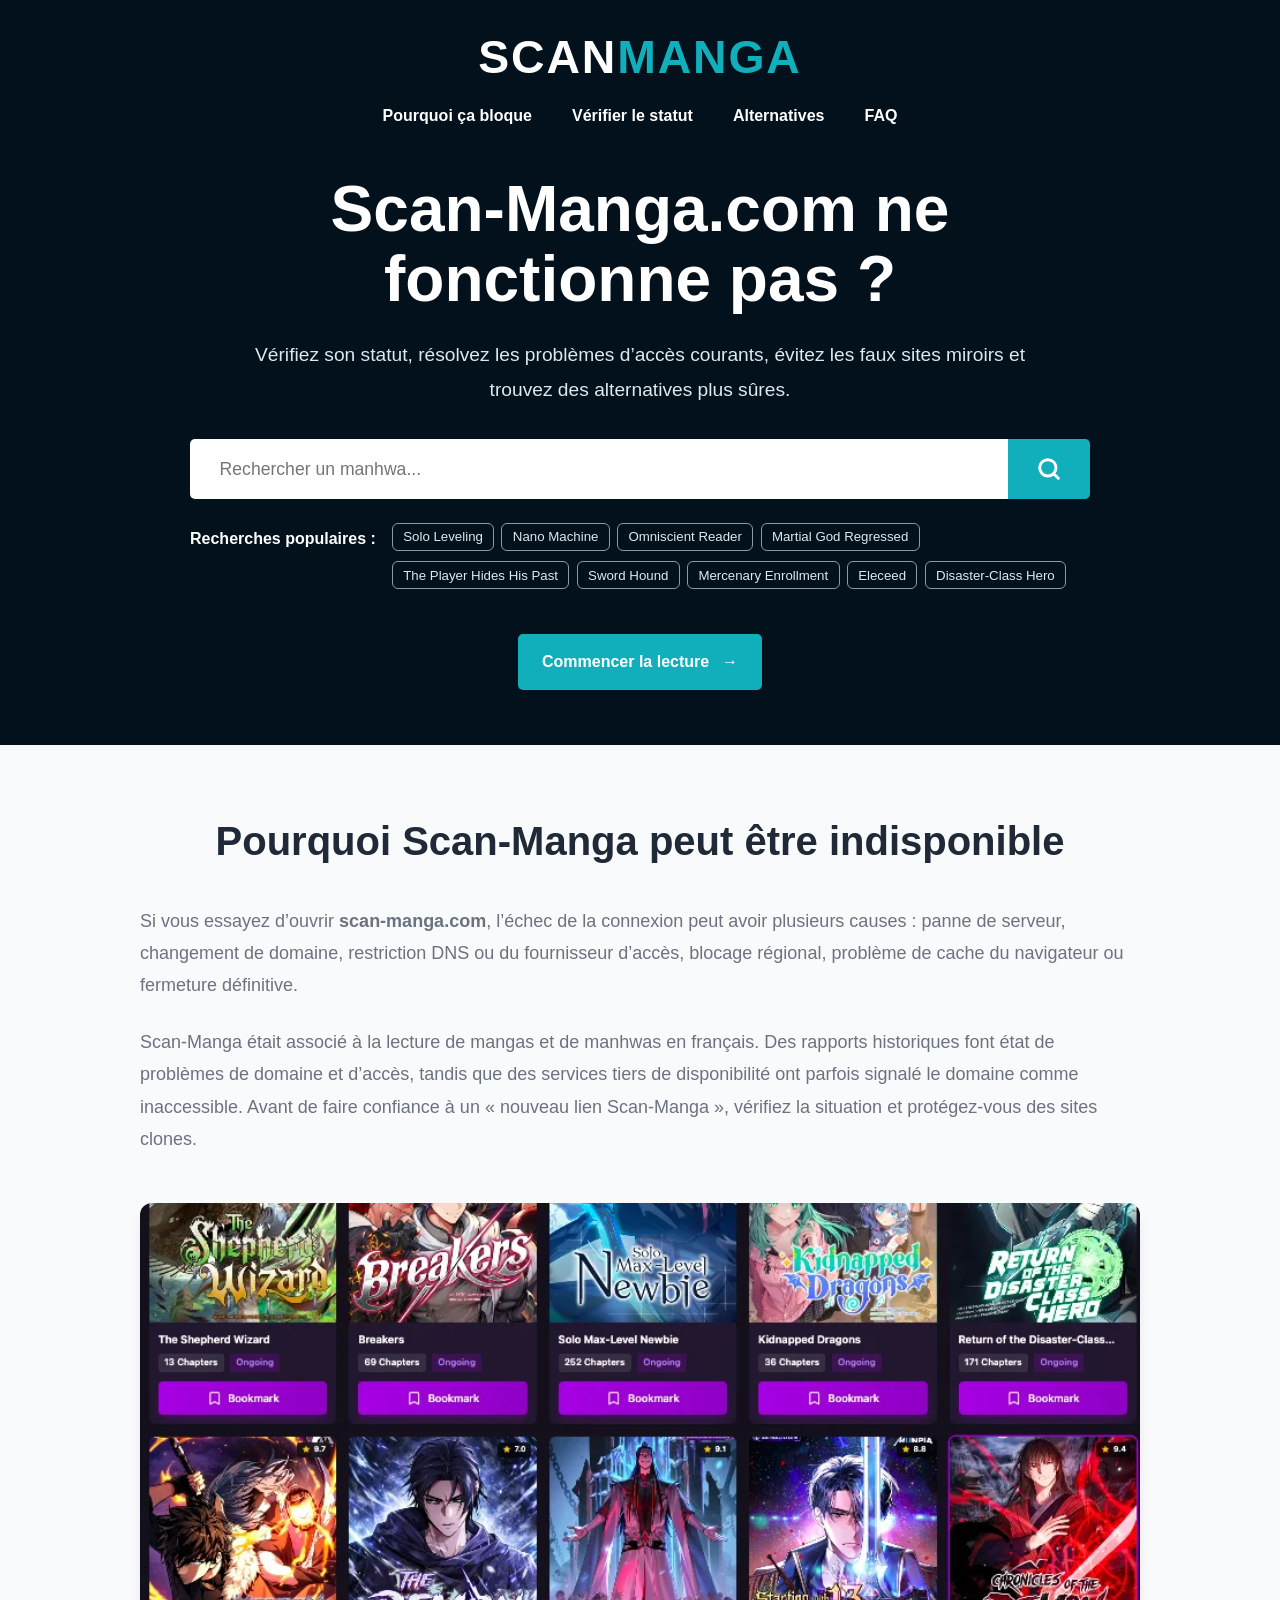
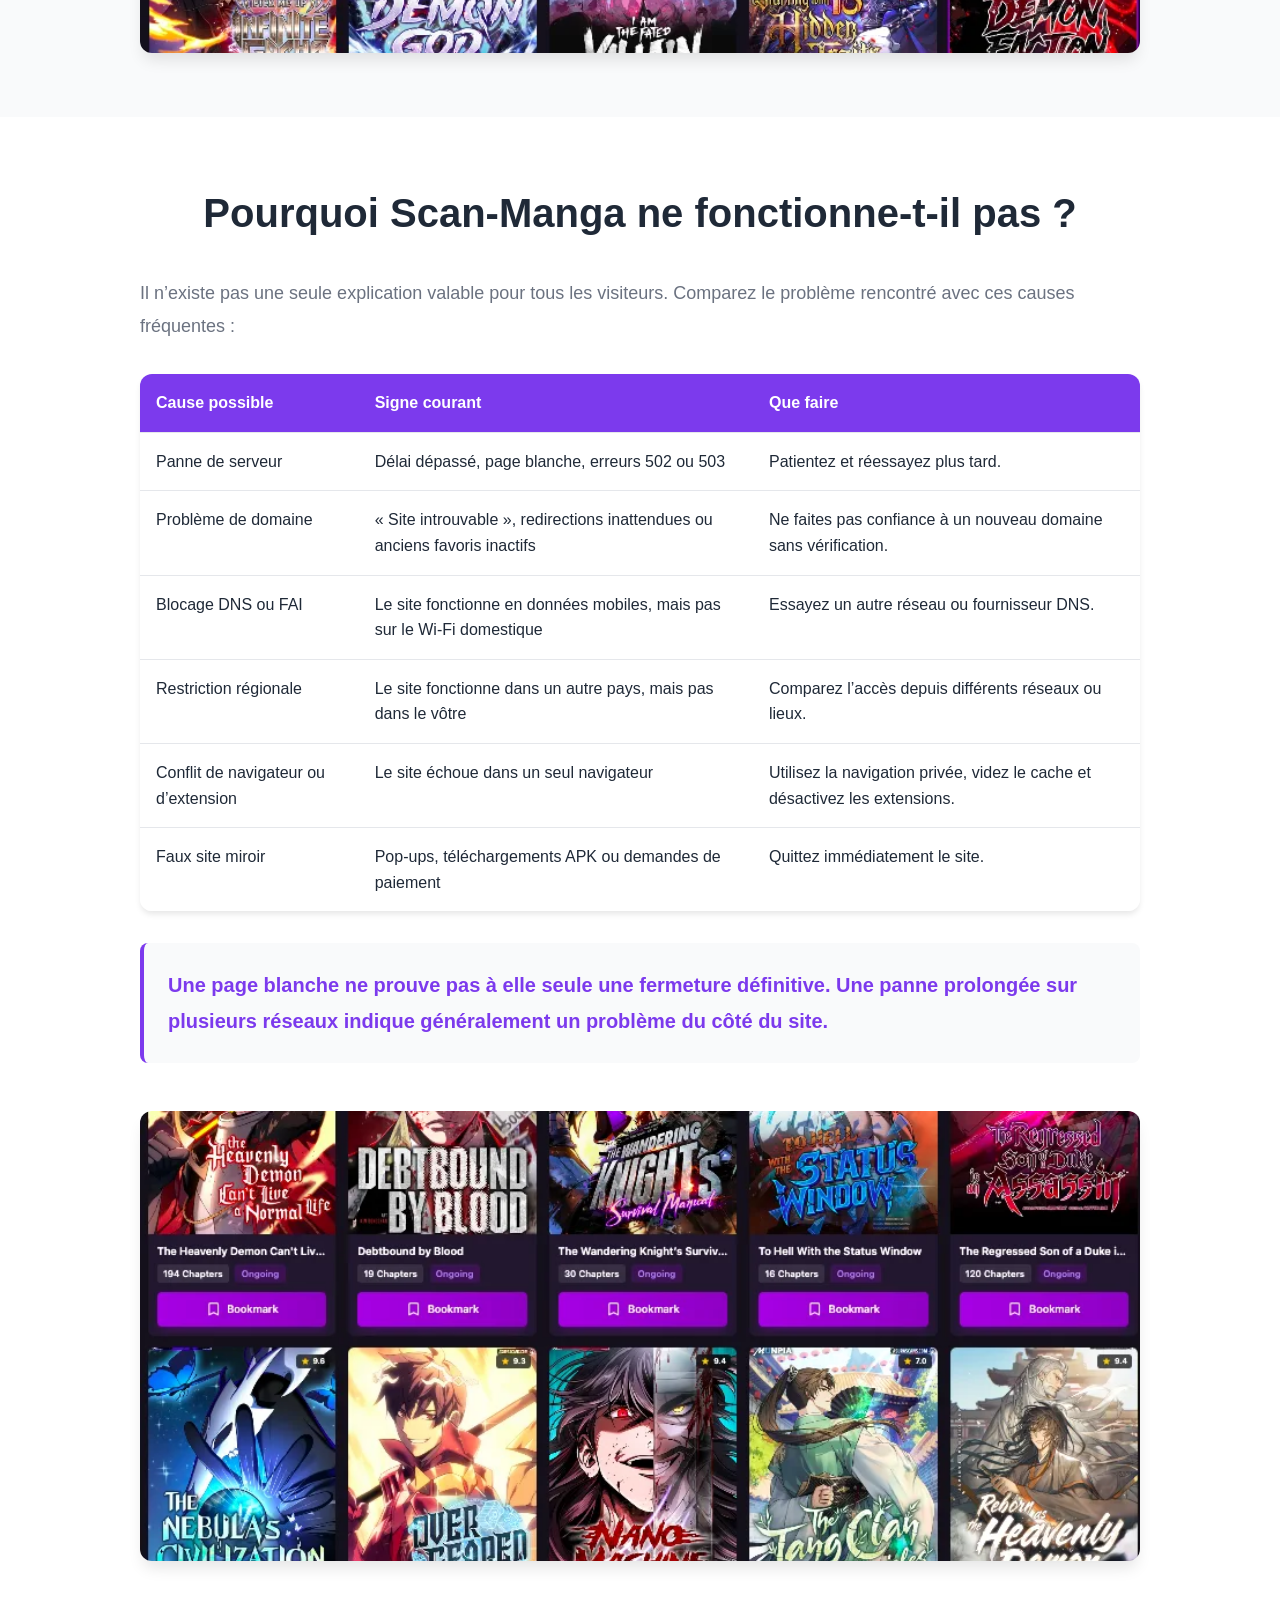
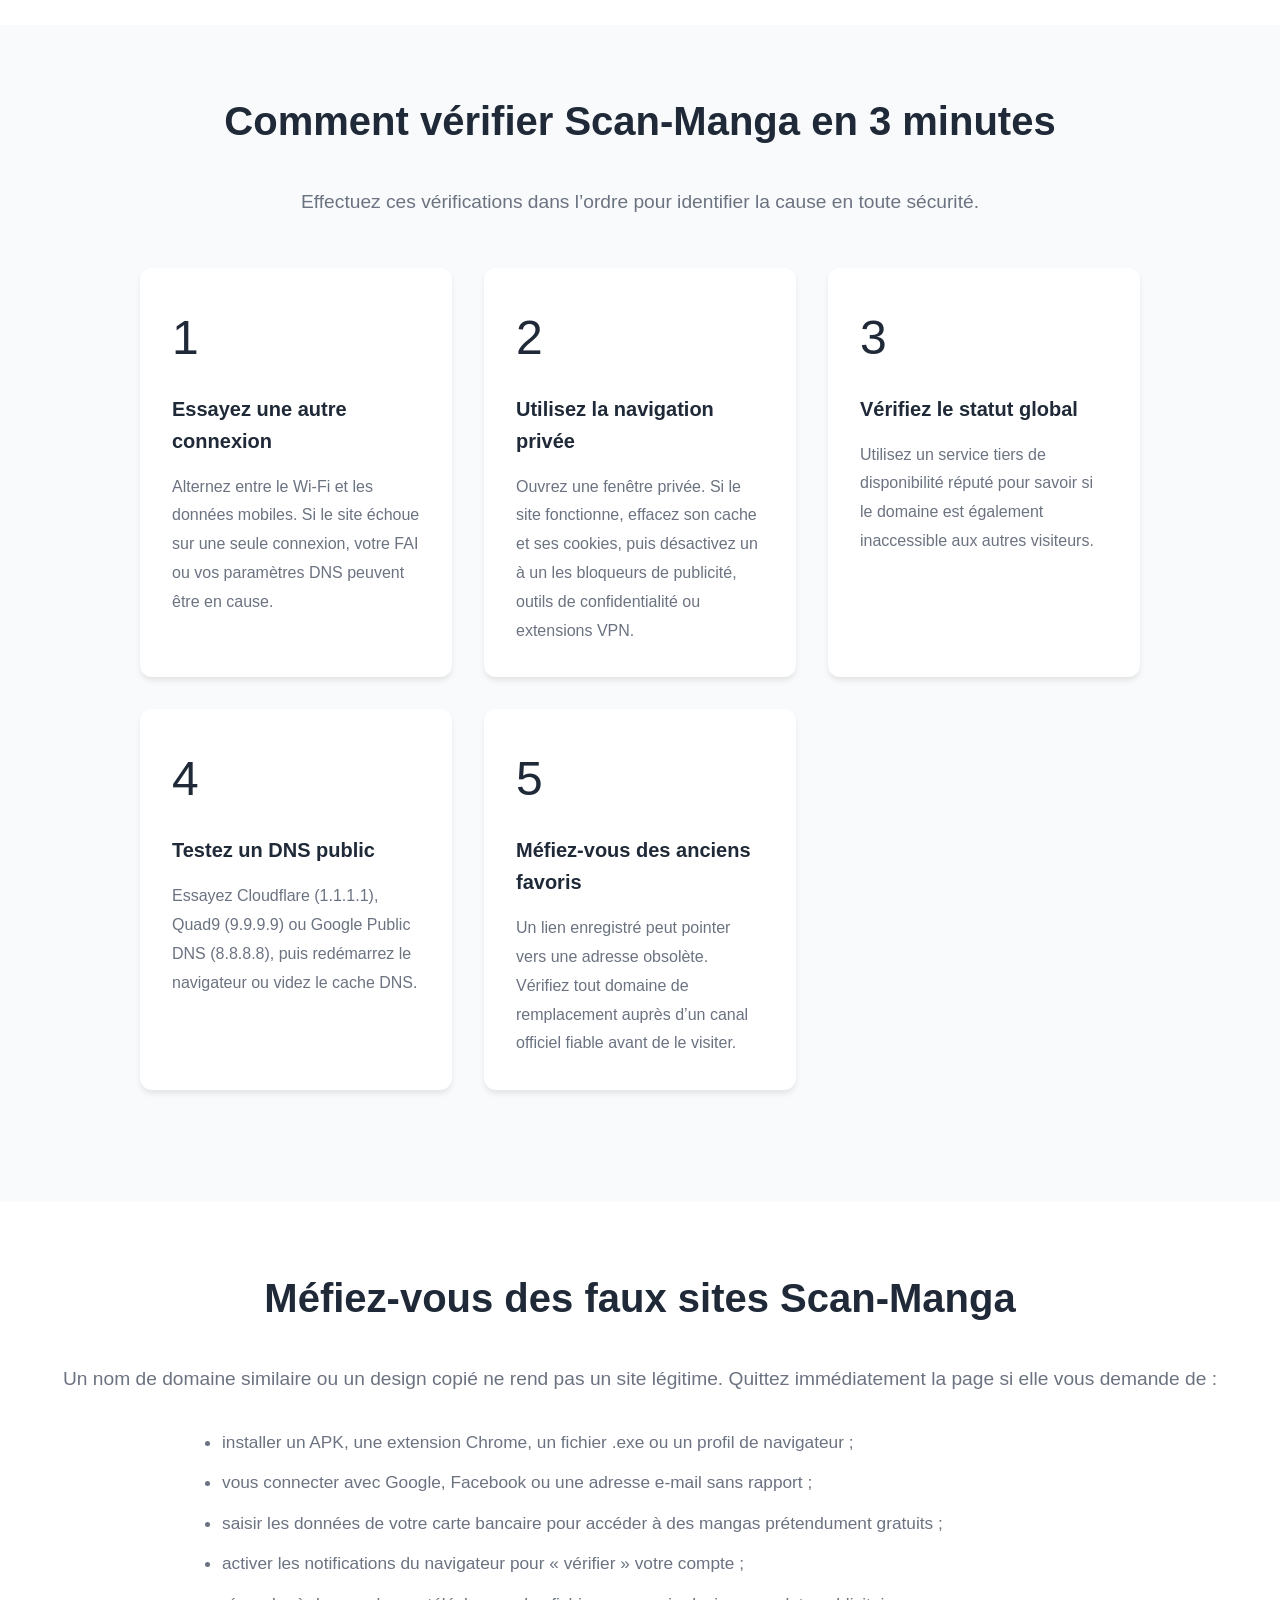
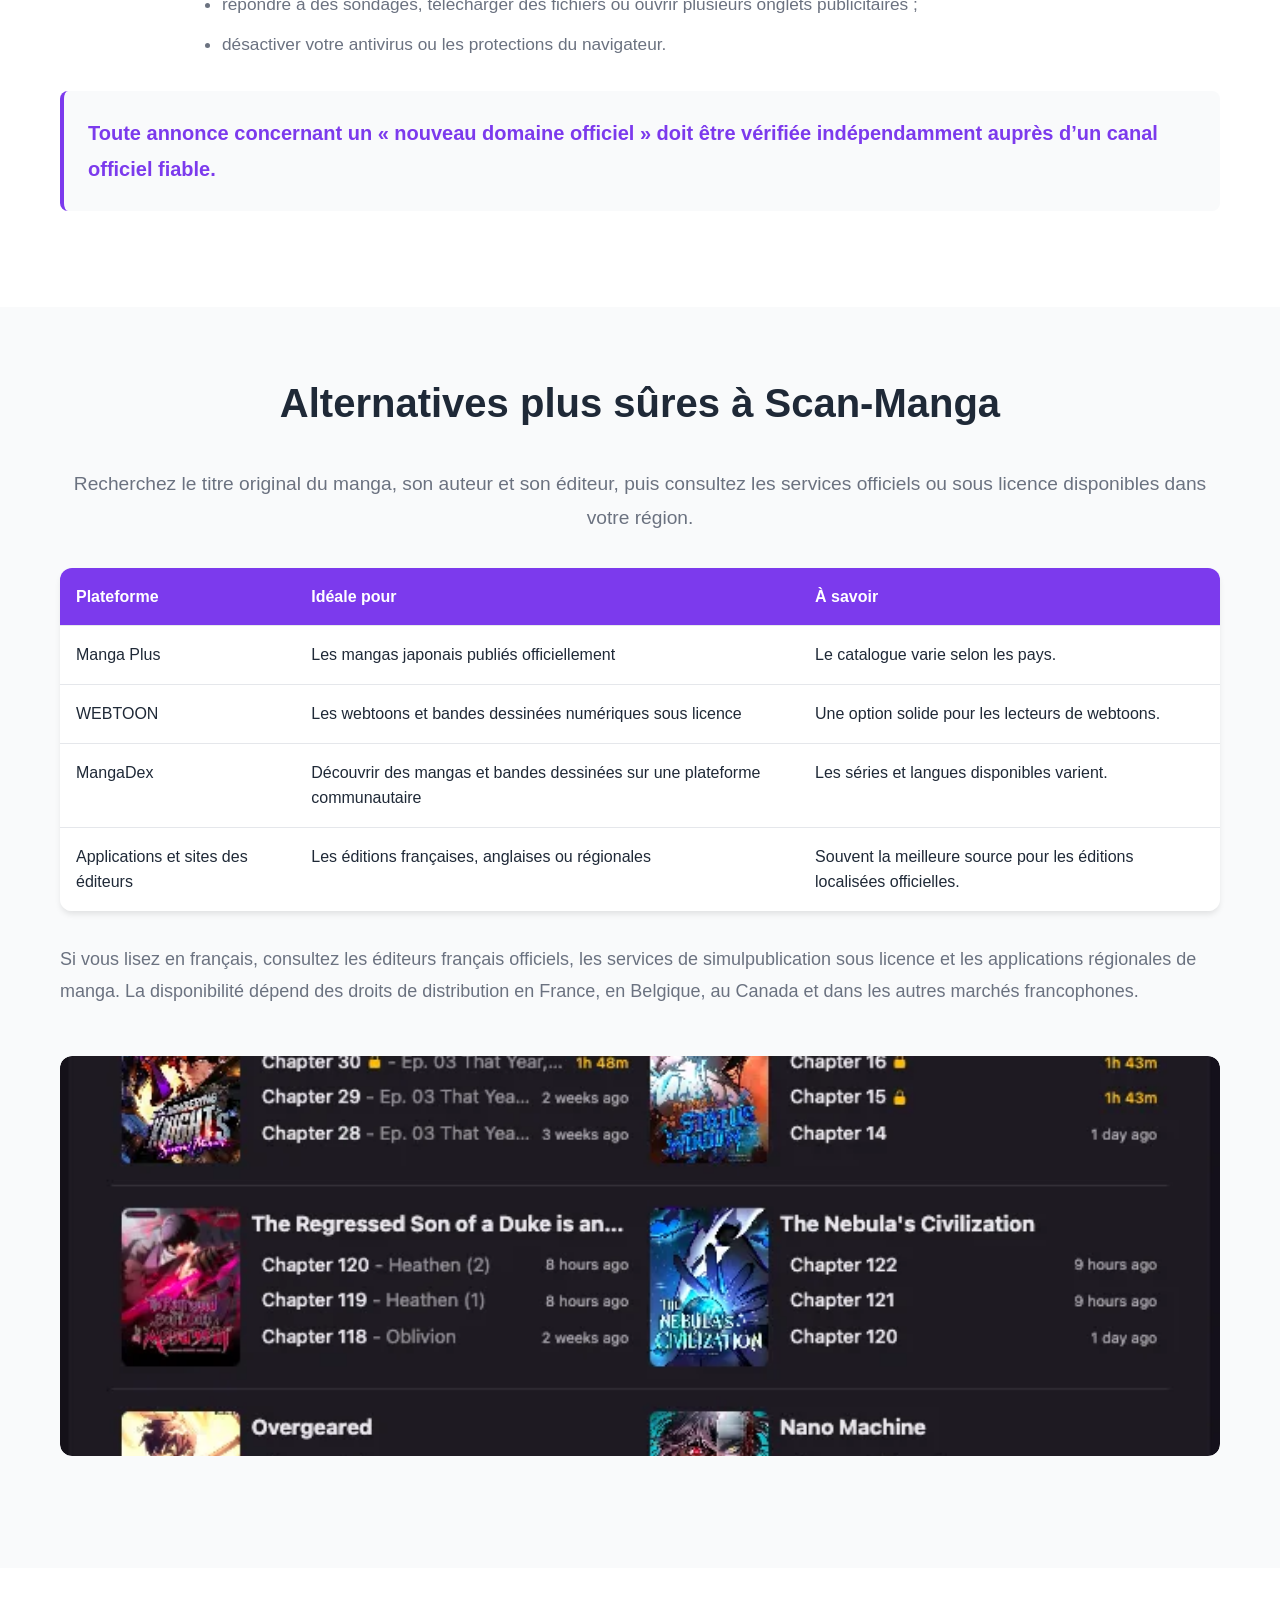
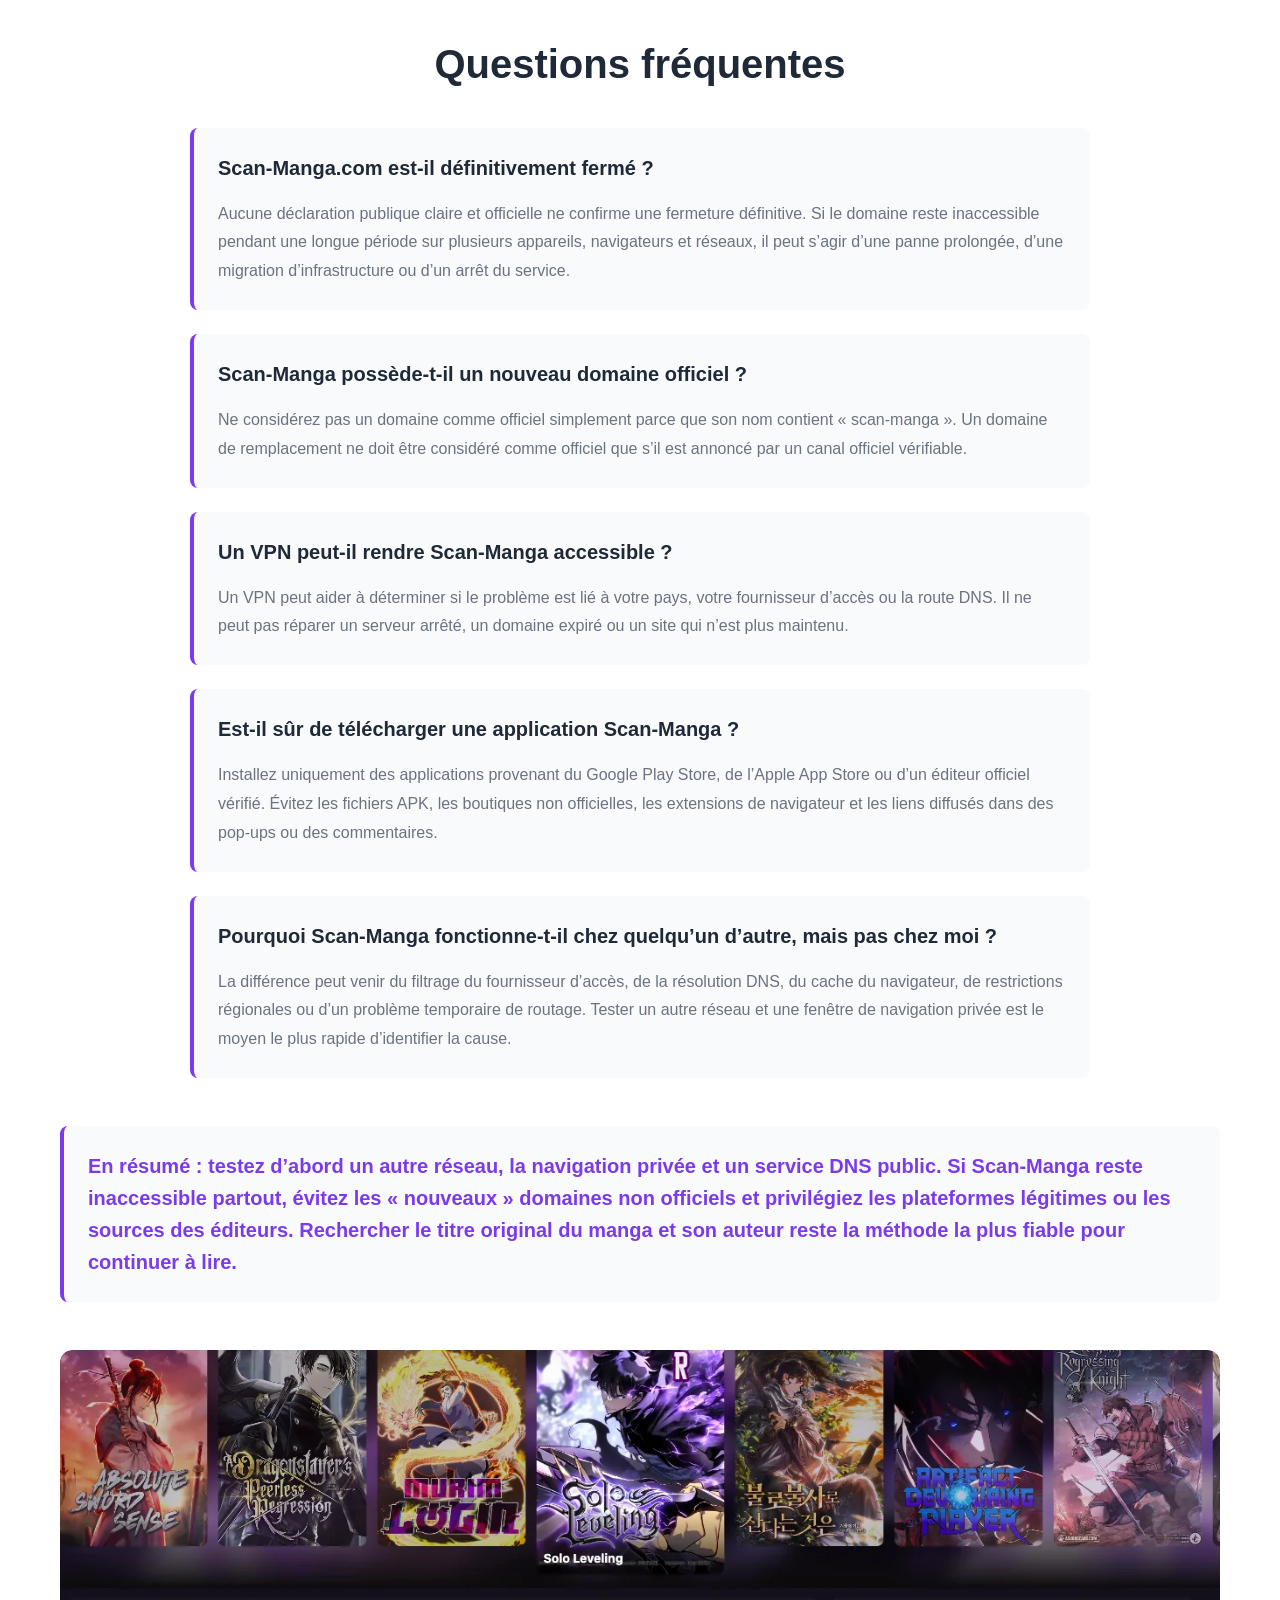
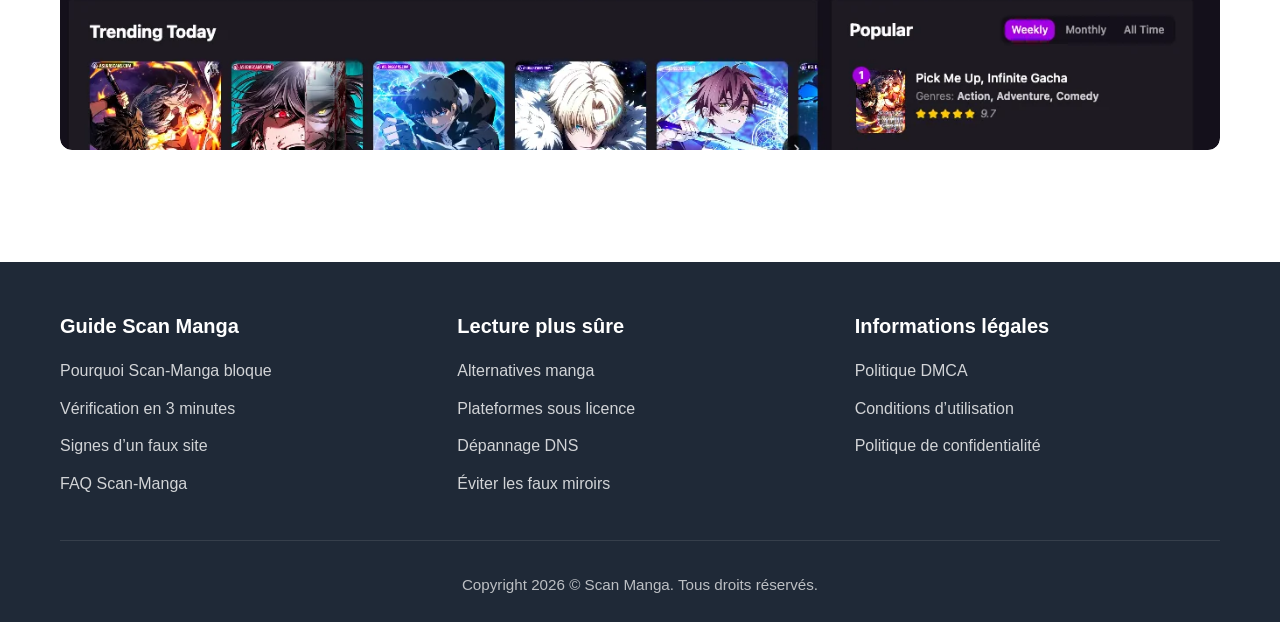
==== index.html @ 7f7d063f "update" ====
<!DOCTYPE html>
<html lang="fr">
<head>
    <!-- Google Tag Manager -->
    <script>(function(w,d,s,l,i){w[l]=w[l]||[];w[l].push({'gtm.start':
    new Date().getTime(),event:'gtm.js'});var f=d.getElementsByTagName(s)[0],
    j=d.createElement(s),dl=l!='dataLayer'?'&l='+l:'';j.async=true;j.src=
    'https://www.googletagmanager.com/gtm.js?id='+i+dl;f.parentNode.insertBefore(j,f);
    })(window,document,'script','dataLayer','GTM-MDVBXDFH');</script>
    <!-- End Google Tag Manager -->
    <meta charset="UTF-8">
    <meta name="viewport" content="width=device-width, initial-scale=1.0">
    <meta name="description" content="Scan-Manga.com ne fonctionne pas ? Vérifiez son statut, résolvez les problèmes d’accès, évitez les faux sites et trouvez des alternatives sûres.">
    <meta name="keywords" content="scan manga">
    <meta name="author" content="Scan Manga Team">
    <meta name="robots" content="index, follow, max-snippet:-1, max-image-preview:large, max-video-preview:-1">
    <meta property="og:title" content="Scan-Manga.com ne fonctionne pas ? Statut et alternatives">
    <meta property="og:description" content="Découvrez pourquoi Scan-Manga peut être indisponible, résolvez les problèmes d’accès et trouvez des alternatives plus sûres.">
    <meta property="og:type" content="website">
    <meta property="og:url" content="https://scan-manga1.com/">
    <meta property="og:site_name" content="Scan Manga">
    <meta property="og:image" content="https://scan-manga1.com/scan-manga-logo.webp">
    <meta name="twitter:card" content="summary_large_image">
    <meta name="twitter:title" content="Scan-Manga.com ne fonctionne pas ? Statut et alternatives">
    <meta name="twitter:description" content="Résolvez les problèmes d’accès à Scan-Manga, évitez les faux sites et trouvez des alternatives plus sûres.">
    <meta name="twitter:image" content="https://scan-manga1.com/scan-manga-logo.webp">
    <link rel="canonical" href="https://scan-manga1.com/">
    <title>Scan-Manga.com ne fonctionne pas ? Statut et alternatives</title>
    <link rel="stylesheet" href="https://cdnjs.cloudflare.com/ajax/libs/font-awesome/6.4.0/css/all.min.css">
    <link rel="icon" type="image/webp" href="./scan-manga-logo.webp">

        <!-- BREADCRUMB SCHEMA -->
        <script type="application/ld+json">
        {
            "@context": "https://schema.org",
            "@type": "BreadcrumbList",
            "@id": "https://scan-manga1.com/#breadcrumb",
            "itemListElement": [
                { "@type": "ListItem", "position": 1, "name": "Accueil", "item": "https://scan-manga1.com/" },
                { "@type": "ListItem", "position": 2, "name": "Causes", "item": "https://scan-manga1.com/#causes" },
                { "@type": "ListItem", "position": 3, "name": "Vérification", "item": "https://scan-manga1.com/#check" },
                { "@type": "ListItem", "position": 4, "name": "Alternatives", "item": "https://scan-manga1.com/#alternatives" },
                { "@type": "ListItem", "position": 5, "name": "FAQ", "item": "https://scan-manga1.com/#faq" },
                { "@type": "ListItem", "position": 6, "name": "Informations légales", "item": "https://scan-manga1.com/#contact" }
            ]
        }
        </script>

    <!-- COLLECTIONPAGE SCHEMA -->
    <script type="application/ld+json">
    {
      "@context": "https://schema.org",
      "@type": "CollectionPage",
      "@id": "https://scan-manga1.com/#collectionpage",
      "url": "https://scan-manga1.com/",
      "name": "Scan-Manga.com ne fonctionne pas ? Statut et alternatives",
      "isPartOf": { "@id": "https://scan-manga1.com/#website" },
      "about": { "@id": "https://scan-manga1.com/#organization" },
      "description": "Découvrez comment vérifier le statut de Scan-Manga, résoudre les problèmes d’accès, éviter les faux sites et trouver des alternatives plus sûres.",
      "breadcrumb": { "@id": "https://scan-manga1.com/#breadcrumb" },
      "inLanguage": "fr"
    }
    </script>

    <!-- ORGANIZATION SCHEMA -->
    <script type="application/ld+json">
    {
      "@context": "https://schema.org",
      "@type": "Organization",
      "@id": "https://scan-manga1.com/#organization",
      "name": "Scan Manga",
      "alternateName": "Scan-Manga1",
      "url": "https://scan-manga1.com",
      "logo": {
        "@type": "ImageObject",
        "inLanguage": "fr",
        "@id": "https://scan-manga1.com/#/schema/logo/image/",
        "url": "https://scan-manga1.com/scan-manga-logo.webp",
        "contentUrl": "https://scan-manga1.com/scan-manga-logo.webp",
        "width": 512,
        "height": 512,
        "caption": "Scan Manga"
      },
      "image": { "@id": "https://scan-manga1.com/#/schema/logo/image/" },
      "sameAs": ["https://scan-manga1.com"]
    }
    </script>

    <!-- WEBSITE SCHEMA + SEARCHACTION -->
    <script type="application/ld+json">
    {
      "@context": "https://schema.org",
      "@type": "WebSite",
      "@id": "https://scan-manga1.com/#website",
      "url": "https://scan-manga1.com",
      "name": "Scan Manga",
      "description": "Guide indépendant pour vérifier la disponibilité de Scan-Manga, résoudre les problèmes d’accès, éviter les faux sites et trouver des alternatives plus sûres.",
      "publisher": { "@id": "https://scan-manga1.com/#organization" },
      "alternateName": "Scan-Manga1",
      "potentialAction": [
        {
          "@type": "SearchAction",
          "target": {
            "@type": "EntryPoint",
            "urlTemplate": "https://scan-manga1.com/?s={search_term_string}"
          },
          "query-input": {
            "@type": "PropertyValueSpecification",
            "valueRequired": true,
            "valueName": "search_term_string"
          }
        }
      ],
      "inLanguage": "fr"
    }
    </script>

    <!-- FAQ SCHEMA - correspond aux questions visibles ci-dessous -->
    <script type="application/ld+json">
    {
      "@context": "https://schema.org",
      "@type": "FAQPage",
      "mainEntity": [
        {
          "@type": "Question",
          "name": "Scan-Manga.com est-il définitivement fermé ?",
          "acceptedAnswer": {
            "@type": "Answer",
            "text": "Aucune déclaration publique claire et officielle ne confirme une fermeture définitive. Une indisponibilité prolongée sur plusieurs appareils, navigateurs et réseaux peut indiquer une panne longue, une migration d’infrastructure ou l’arrêt du service."
          }
        },
        {
          "@type": "Question",
          "name": "Scan-Manga possède-t-il un nouveau domaine officiel ?",
          "acceptedAnswer": {
            "@type": "Answer",
            "text": "Ne considérez pas un domaine comme officiel simplement parce que son nom contient scan-manga. Un domaine de remplacement ne doit être considéré comme officiel que s’il est annoncé par un canal officiel vérifiable."
          }
        },
        {
          "@type": "Question",
          "name": "Un VPN peut-il rendre Scan-Manga accessible ?",
          "acceptedAnswer": {
            "@type": "Answer",
            "text": "Un VPN peut aider à déterminer si le problème est lié à votre pays, votre fournisseur d’accès ou la route DNS. Il ne peut pas réparer un serveur arrêté, un domaine expiré ou un site qui n’est plus maintenu."
          }
        },
        {
          "@type": "Question",
          "name": "Est-il sûr de télécharger une application Scan-Manga ?",
          "acceptedAnswer": {
            "@type": "Answer",
            "text": "Installez uniquement des applications provenant du Google Play Store, de l’Apple App Store ou d’un éditeur officiel vérifié. Évitez les fichiers APK, les boutiques non officielles, les extensions de navigateur et les liens diffusés dans des fenêtres publicitaires ou des commentaires."
          }
        },
        {
          "@type": "Question",
          "name": "Pourquoi Scan-Manga fonctionne-t-il chez quelqu’un d’autre, mais pas chez moi ?",
          "acceptedAnswer": {
            "@type": "Answer",
            "text": "La différence peut venir du filtrage du fournisseur d’accès, de la résolution DNS, du cache du navigateur, de restrictions régionales ou d’un problème temporaire de routage. Tester un autre réseau et une fenêtre de navigation privée est le moyen le plus rapide d’identifier la cause."
          }
        }
      ]
    }
    </script>

    <style>
        /* Reset and Base Styles */
        * { margin: 0; padding: 0; box-sizing: border-box; }

        :root {
            --primary-color: #7c3aed;
            --secondary-color: #6d28d9;
            --accent-color: #f59e0b;
            --text-dark: #1f2937;
            --text-light: #6b7280;
            --bg-light: #f9fafb;
            --bg-white: #ffffff;
            --border-color: #e5e7eb;
            --shadow-sm: 0 1px 2px 0 rgba(0, 0, 0, 0.05);
            --shadow-md: 0 4px 6px -1px rgba(0, 0, 0, 0.1);
            --shadow-lg: 0 10px 15px -3px rgba(0, 0, 0, 0.1);
            --shadow-xl: 0 20px 25px -5px rgba(0, 0, 0, 0.1);
        }

        body {
            font-family: -apple-system, BlinkMacSystemFont, 'Segoe UI', 'Roboto', 'Helvetica Neue', Arial, sans-serif;
            line-height: 1.6;
            color: var(--text-dark);
            background-color: var(--bg-white);
        }

        .container { max-width: 1200px; margin: 0 auto; padding: 0 20px; }

        a { text-decoration: none; color: var(--primary-color); transition: color 0.3s ease; }
        a:hover { color: var(--secondary-color); }
        img { max-width: 100%; height: auto; display: block; }

        /* Header */
        .header {
            background: #03111c;
            position: relative;
            z-index: 10;
            padding: 2.1rem 0 0;
        }
        .header-content { display: flex; flex-direction: column; align-items: center; gap: 1rem; }
        .logo { display: inline-flex; align-items: center; color: #fff; }
        .logo-text { color: #fff; font-size: clamp(2rem, 4vw, 2.9rem); line-height: 1; font-weight: 900; letter-spacing: 0.04em; text-transform: uppercase; }
        .logo-accent { color: #11aebb; }
        .nav-menu { position: relative; }
        .mobile-menu-toggle { display: none; flex-direction: column; gap: 4px; background: none; border: none; cursor: pointer; padding: 8px; }
        .mobile-menu-toggle span { width: 25px; height: 3px; background-color: #fff; border-radius: 3px; transition: all 0.3s ease; }
        .nav-list { display: flex; list-style: none; gap: 2.5rem; align-items: center; }
        .nav-list li a { color: #fff; font-weight: 700; padding: 0.45rem 0; display: inline-block; position: relative; }
        .nav-list li a::after { content: ''; position: absolute; bottom: 0; left: 0; width: 0; height: 2px; background-color: #11aebb; transition: width 0.3s ease; }
        .nav-list li a:hover::after { width: 100%; }
        .nav-list li a:hover { color: #18c4d0; }

        /* Hero Section */
        .hero {
            background: #03111c;
            color: white;
            padding: 2.35rem 0 3.4rem;
            position: relative;
        }
        .hero-content { max-width: 900px; margin: 0 auto; text-align: center; }
        .hero h1 { font-size: clamp(2.2rem, 5vw, 4rem); line-height: 1.1; margin-bottom: 1.5rem; }
        .hero-lead { color: #dce9ef; font-size: 1.2rem; max-width: 780px; margin: 0 auto 2rem; }
        .hero-search { display: flex; width: 100%; margin-bottom: 1.45rem; }
        .hero-search input { flex: 1; min-width: 0; height: 60px; padding: 0 1.85rem; border: 0; border-radius: 5px 0 0 5px; background: #fff; color: #27323c; font: inherit; font-size: 1.1rem; outline: none; }
        .hero-search input:focus { box-shadow: inset 0 0 0 2px #11aebb; }
        .hero-search button { width: 82px; border: 0; border-radius: 0 5px 5px 0; background: #11aebb; color: #fff; cursor: pointer; display: grid; place-items: center; transition: background-color .2s ease; }
        .hero-search button:hover { background: #0d98a4; }
        .hero-search svg { width: 28px; height: 28px; }
        .top-searches { display: grid; grid-template-columns: max-content 1fr; gap: .6rem 1rem; align-items: start; }
        .top-searches-label { color: #fff; font-weight: 700; line-height: 2rem; }
        .search-tags { display: flex; flex-wrap: wrap; gap: .65rem .45rem; }
        .search-tag { color: #dce9ef; border: 1px solid #8a9ba5; border-radius: 6px; padding: .28rem .65rem; font-size: .83rem; line-height: 1.3; transition: border-color .2s ease, color .2s ease, background .2s ease; }
        .search-tag:hover { color: #fff; border-color: #11aebb; background: rgba(17,174,187,.12); }
        .hero-cta-wrap { text-align: center; margin-top: 2.8rem; }
        .hero-cta { display: inline-flex; align-items: center; justify-content: center; gap: .8rem; min-width: 242px; min-height: 56px; padding: .85rem 1.5rem; border-radius: 5px; background: #11aebb; color: #fff; font-weight: 700; }
        .hero-cta:hover { background: #0d98a4; color: #fff; transform: translateY(-1px); }

        /* Content Sections */
        section { padding: 4rem 0; }
        section h2 { font-size: 2.5rem; margin-bottom: 2rem; color: var(--text-dark); text-align: center; font-weight: 700; }
        section h3 { font-size: 1.75rem; margin-bottom: 1.5rem; color: var(--text-dark); font-weight: 600; }
        section p { font-size: 1.125rem; line-height: 1.8; color: var(--text-light); margin-bottom: 1.5rem; }

        /* Intro Section */
        .intro-section { background-color: var(--bg-light); }
        .intro-content { max-width: 1000px; margin: 0 auto; }
        .intro-text { margin-bottom: 3rem; }
        .intro-image img { border-radius: 12px; box-shadow: var(--shadow-lg); margin: 0 auto; width: 100%; max-height: 450px; object-fit: cover; }

        /* Reason Section */
        .reason-section { background-color: var(--bg-white); }
        .reason-content { max-width: 1000px; margin: 0 auto; }
        .problem-list { margin: 1.5rem 0; padding-left: 2rem; }
        .problem-list li { margin-bottom: 0.75rem; color: var(--text-light); font-size: 1.125rem; }
        .highlight { font-weight: 600; color: var(--text-dark); }
        .mission-statement { font-size: 1.25rem; font-weight: 600; color: var(--primary-color); padding: 1.5rem; background-color: var(--bg-light); border-radius: 8px; border-left: 4px solid var(--primary-color); margin: 2rem 0; }
        .reason-image { margin-top: 3rem; }
        .reason-image img { border-radius: 12px; box-shadow: var(--shadow-lg); margin: 0 auto; width: 100%; max-height: 450px; object-fit: cover; }

        /* Mission Section */
        .mission-section { background-color: var(--bg-light); }
        .mission-content { max-width: 1000px; margin: 0 auto; }
        .mission-intro { text-align: center; font-size: 1.2rem; margin-bottom: 2rem; }
        .values-grid { display: grid; grid-template-columns: repeat(auto-fit, minmax(300px, 1fr)); gap: 2rem; margin: 3rem 0; }
        .value-card { background-color: var(--bg-white); padding: 2rem; border-radius: 12px; box-shadow: var(--shadow-md); transition: transform 0.3s ease, box-shadow 0.3s ease; }
        .value-card:hover { transform: translateY(-5px); box-shadow: var(--shadow-xl); }
        .value-icon { font-size: 3rem; margin-bottom: 1rem; }
        .value-card h4 { font-size: 1.25rem; margin-bottom: 1rem; color: var(--text-dark); }
        .value-card p { font-size: 1rem; margin-bottom: 0; }
        .mission-conclusion, .mission-final { text-align: center; font-weight: 500; color: var(--text-dark); }

        .content-table-wrap { overflow-x: auto; margin: 2rem 0; border-radius: 12px; box-shadow: var(--shadow-md); }
        .content-table { width: 100%; border-collapse: collapse; background: var(--bg-white); min-width: 720px; }
        .content-table th, .content-table td { padding: 1rem; border-bottom: 1px solid var(--border-color); text-align: left; vertical-align: top; }
        .content-table th { background: var(--primary-color); color: #fff; }
        .content-table tr:last-child td { border-bottom: 0; }
        .safety-list { max-width: 900px; margin: 1.5rem auto; padding-left: 2rem; }
        .safety-list li { margin-bottom: .8rem; color: var(--text-light); font-size: 1.08rem; }

        /* Related Searches Section */
        .related-section { background-color: var(--bg-white); }
        .related-grid { display: grid; grid-template-columns: repeat(auto-fit, minmax(280px, 1fr)); gap: 1.5rem; max-width: 1000px; margin: 0 auto; }
        .related-card { background: var(--bg-light); border: 2px solid var(--border-color); border-radius: 12px; padding: 1.5rem; transition: all 0.3s ease; }
        .related-card:hover { border-color: var(--primary-color); box-shadow: var(--shadow-lg); transform: translateY(-3px); }
        .related-card h3 { font-size: 1.2rem; margin-bottom: 0.75rem; color: var(--primary-color); text-align: left; }
        .related-card p { font-size: 0.95rem; margin-bottom: 0; }
        .related-card .tag { display: inline-block; background: var(--primary-color); color: white; padding: 0.25rem 0.75rem; border-radius: 20px; font-size: 0.8rem; font-weight: 500; margin-top: 0.75rem; }

        /* Alternatives Section */
        .popular-section { background-color: var(--bg-light); }
        .popular-grid { display: grid; grid-template-columns: repeat(auto-fit, minmax(250px, 1fr)); gap: 1.5rem; max-width: 1000px; margin: 0 auto; }
        .popular-card { background: var(--bg-white); border-radius: 12px; padding: 1.5rem; box-shadow: var(--shadow-md); transition: all 0.3s ease; text-align: center; }
        .popular-card:hover { transform: translateY(-5px); box-shadow: var(--shadow-xl); }
        .popular-card .rank { font-size: 2rem; font-weight: 800; color: var(--primary-color); margin-bottom: 0.5rem; }
        .popular-card h4 { font-size: 1.15rem; margin-bottom: 0.5rem; color: var(--text-dark); }
        .popular-card .genre-tag { font-size: 0.85rem; color: var(--primary-color); font-weight: 600; }
        .popular-card p { font-size: 0.9rem; margin-bottom: 0.5rem; }

        /* FAQ Section */
        .faq-section { background-color: var(--bg-white); }
        .faq-list { max-width: 900px; margin: 0 auto 3rem; }
        .faq-item { background-color: var(--bg-light); padding: 1.5rem; border-radius: 8px; margin-bottom: 1.5rem; border-left: 4px solid var(--primary-color); }
        .faq-item h3 { font-size: 1.25rem; margin-bottom: 1rem; color: var(--text-dark); text-align: left; }
        .faq-item p { margin-bottom: 0; font-size: 1rem; }
        .blog-banner { margin: 3rem 0; text-align: center; overflow: hidden; border-radius: 12px; }
        .blog-banner img { border-radius: 12px; box-shadow: var(--shadow-lg); margin: 0 auto; width: 100%; max-height: 400px; object-fit: cover; transition: transform 0.4s ease; }
        .blog-banner img:hover { transform: scale(1.02); }
        /* Footer */
        .footer { background-color: var(--text-dark); color: white; padding: 3rem 0 1.5rem; }
        .footer-content { display: grid; grid-template-columns: repeat(auto-fit, minmax(250px, 1fr)); gap: 2rem; margin-bottom: 2rem; }
        .footer-column h3 { font-size: 1.25rem; margin-bottom: 1rem; color: white; }
        .footer-column ul { list-style: none; }
        .footer-column ul li { margin-bottom: 0.75rem; }
        .footer-column ul li a { color: rgba(255,255,255,0.8); transition: color 0.3s ease; }
        .footer-column ul li a:hover { color: white; }
        .footer-bottom { text-align: center; padding-top: 2rem; border-top: 1px solid rgba(255,255,255,0.1); }
        .footer-bottom p { color: rgba(255,255,255,0.7); margin: 0; font-size: 0.95rem; }

        /* Responsive */
        @media (max-width: 768px) {
            .nav-list { gap: 1.5rem; }
            .hero { padding-top: 2rem; }
            .top-searches { grid-template-columns: 1fr; }
            section h2 { font-size: 2rem; }
            .values-grid { grid-template-columns: 1fr; }
            .related-grid { grid-template-columns: 1fr; }
            .popular-grid { grid-template-columns: 1fr 1fr; }
            .footer-content { grid-template-columns: 1fr; }
        }
        @media (max-width: 480px) {
            .header { padding-top: 1.6rem; }
            .nav-list { gap: 1.05rem; font-size: .88rem; }
            .hero-search input { height: 54px; padding: 0 1rem; font-size: 1rem; }
            .hero-search button { width: 62px; }
            .hero-cta { width: 100%; min-width: 0; }
            section h2 { font-size: 1.75rem; }
            section p { font-size: 1rem; }
            .container { padding: 0 15px; }
            .popular-grid { grid-template-columns: 1fr; }
        }

        /* Animations */
        @keyframes fadeIn { from { opacity: 0; transform: translateY(20px); } to { opacity: 1; transform: translateY(0); } }
        section { animation: fadeIn 0.6s ease-out; }
        html { scroll-behavior: smooth; }
    </style>
</head>
<body>
    <!-- Google Tag Manager (noscript) -->
    <noscript><iframe src="https://www.googletagmanager.com/ns.html?id=GTM-MDVBXDFH"
    height="0" width="0" style="display:none;visibility:hidden"></iframe></noscript>
    <!-- End Google Tag Manager (noscript) -->

    <!-- Header -->
    <header class="header">
        <div class="container">
            <div class="header-content">
                <a class="logo" href="https://scan-manga1.com/" aria-label="Accueil Scan Manga">
                    <span class="logo-text">SCAN<span class="logo-accent">MANGA</span></span>
                </a>
                <nav class="nav-menu">
                    <ul class="nav-list">
                        <li><a href="#causes">Pourquoi ça bloque</a></li>
                        <li><a href="#check">Vérifier le statut</a></li>
                        <li><a href="#alternatives">Alternatives</a></li>
                        <li><a href="#faq">FAQ</a></li>
                    </ul>
                </nav>
            </div>
        </div>
    </header>

    <!-- Hero Section -->
    <section class="hero" id="home">
        <div class="container">
            <div class="hero-content">
                <h1>Scan-Manga.com ne fonctionne pas ?</h1>
                <p class="hero-lead">Vérifiez son statut, résolvez les problèmes d’accès courants, évitez les faux sites miroirs et trouvez des alternatives plus sûres.</p>
                <form class="hero-search" action="https://scan-manga1.com/" method="get" role="search">
                    <input type="search" name="s" placeholder="Rechercher un manhwa..." aria-label="Rechercher un manhwa">
                    <button type="submit" aria-label="Rechercher">
                        <svg viewBox="0 0 24 24" fill="none" stroke="currentColor" stroke-width="2.5" stroke-linecap="round" aria-hidden="true">
                            <circle cx="11" cy="11" r="7"></circle><path d="m20 20-4-4"></path>
                        </svg>
                    </button>
                </form>
                <div class="top-searches">
                    <span class="top-searches-label">Recherches populaires :</span>
                    <div class="search-tags">
                        <a class="search-tag" href="https://scan-manga1.com/?s=Solo+Leveling">Solo Leveling</a>
                        <a class="search-tag" href="https://scan-manga1.com/?s=Nano+Machine">Nano Machine</a>
                        <a class="search-tag" href="https://scan-manga1.com/?s=Omniscient+Reader">Omniscient Reader</a>
                        <a class="search-tag" href="https://scan-manga1.com/?s=Martial+God+Regressed">Martial God Regressed</a>
                        <a class="search-tag" href="https://scan-manga1.com/?s=The+Player+Hides+His+Past">The Player Hides His Past</a>
                        <a class="search-tag" href="https://scan-manga1.com/?s=Revenge+of+the+Iron-Blooded+Sword+Hound">Sword Hound</a>
                        <a class="search-tag" href="https://scan-manga1.com/?s=Mercenary+Enrollment">Mercenary Enrollment</a>
                        <a class="search-tag" href="https://scan-manga1.com/?s=Eleceed">Eleceed</a>
                        <a class="search-tag" href="https://scan-manga1.com/?s=Return+of+the+Disaster-Class+Hero">Disaster-Class Hero</a>
                    </div>
                </div>
                <div class="hero-cta-wrap">
                    <a class="hero-cta" href="https://readzy.io/home">Commencer la lecture <span aria-hidden="true">→</span></a>
                </div>
            </div>
        </div>
    </section>

    <!-- Introduction Section -->
    <section class="intro-section" id="about">
        <div class="container">
            <div class="intro-content">
                <h2>Pourquoi Scan-Manga peut être indisponible</h2>
                <div class="intro-text">
                    <p>Si vous essayez d’ouvrir <strong>scan-manga.com</strong>, l’échec de la connexion peut avoir plusieurs causes : panne de serveur, changement de domaine, restriction DNS ou du fournisseur d’accès, blocage régional, problème de cache du navigateur ou fermeture définitive.</p>
                    <p>Scan-Manga était associé à la lecture de mangas et de manhwas en français. Des rapports historiques font état de problèmes de domaine et d’accès, tandis que des services tiers de disponibilité ont parfois signalé le domaine comme inaccessible. Avant de faire confiance à un « nouveau lien Scan-Manga », vérifiez la situation et protégez-vous des sites clones.</p>
                </div>
                <div class="intro-image">
                    <img src="./scan-manga-bg2.webp" alt="Plateforme Scan Manga pour découvrir des mangas et des manhwas" loading="lazy" width="867" height="633">
                </div>
            </div>
        </div>
    </section>

    <!-- Reason Section -->
    <section class="reason-section" id="causes">
        <div class="container">
            <h2>Pourquoi Scan-Manga ne fonctionne-t-il pas ?</h2>
            <div class="reason-content">
                <div class="reason-text">
                    <p>Il n’existe pas une seule explication valable pour tous les visiteurs. Comparez le problème rencontré avec ces causes fréquentes :</p>
                    <div class="content-table-wrap">
                        <table class="content-table">
                            <thead><tr><th>Cause possible</th><th>Signe courant</th><th>Que faire</th></tr></thead>
                            <tbody>
                                <tr><td>Panne de serveur</td><td>Délai dépassé, page blanche, erreurs 502 ou 503</td><td>Patientez et réessayez plus tard.</td></tr>
                                <tr><td>Problème de domaine</td><td>« Site introuvable », redirections inattendues ou anciens favoris inactifs</td><td>Ne faites pas confiance à un nouveau domaine sans vérification.</td></tr>
                                <tr><td>Blocage DNS ou FAI</td><td>Le site fonctionne en données mobiles, mais pas sur le Wi-Fi domestique</td><td>Essayez un autre réseau ou fournisseur DNS.</td></tr>
                                <tr><td>Restriction régionale</td><td>Le site fonctionne dans un autre pays, mais pas dans le vôtre</td><td>Comparez l’accès depuis différents réseaux ou lieux.</td></tr>
                                <tr><td>Conflit de navigateur ou d’extension</td><td>Le site échoue dans un seul navigateur</td><td>Utilisez la navigation privée, videz le cache et désactivez les extensions.</td></tr>
                                <tr><td>Faux site miroir</td><td>Pop-ups, téléchargements APK ou demandes de paiement</td><td>Quittez immédiatement le site.</td></tr>
                            </tbody>
                        </table>
                    </div>
                    <p class="mission-statement">Une page blanche ne prouve pas à elle seule une fermeture définitive. Une panne prolongée sur plusieurs réseaux indique généralement un problème du côté du site.</p>
                </div>
                <div class="reason-image">
                    <img src="./scan-manga-bg3.webp" alt="Expérience Scan Manga pour les lecteurs de manhwas" loading="lazy" width="865" height="639">
                </div>
            </div>
        </div>
    </section>

    <!-- Mission / Features Section -->
    <section class="mission-section" id="check">
        <div class="container">
            <h2>Comment vérifier Scan-Manga en 3 minutes</h2>
            <div class="mission-content">
                <p class="mission-intro">Effectuez ces vérifications dans l’ordre pour identifier la cause en toute sécurité.</p>

                <div class="values-grid">
                    <div class="value-card">
                        <div class="value-icon">1</div>
                        <h4>Essayez une autre connexion</h4>
                        <p>Alternez entre le Wi-Fi et les données mobiles. Si le site échoue sur une seule connexion, votre FAI ou vos paramètres DNS peuvent être en cause.</p>
                    </div>
                    <div class="value-card">
                        <div class="value-icon">2</div>
                        <h4>Utilisez la navigation privée</h4>
                        <p>Ouvrez une fenêtre privée. Si le site fonctionne, effacez son cache et ses cookies, puis désactivez un à un les bloqueurs de publicité, outils de confidentialité ou extensions VPN.</p>
                    </div>
                    <div class="value-card">
                        <div class="value-icon">3</div>
                        <h4>Vérifiez le statut global</h4>
                        <p>Utilisez un service tiers de disponibilité réputé pour savoir si le domaine est également inaccessible aux autres visiteurs.</p>
                    </div>
                    <div class="value-card">
                        <div class="value-icon">4</div>
                        <h4>Testez un DNS public</h4>
                        <p>Essayez Cloudflare (1.1.1.1), Quad9 (9.9.9.9) ou Google Public DNS (8.8.8.8), puis redémarrez le navigateur ou videz le cache DNS.</p>
                    </div>
                    <div class="value-card">
                        <div class="value-icon">5</div>
                        <h4>Méfiez-vous des anciens favoris</h4>
                        <p>Un lien enregistré peut pointer vers une adresse obsolète. Vérifiez tout domaine de remplacement auprès d’un canal officiel fiable avant de le visiter.</p>
                    </div>
                </div>

            </div>
        </div>
    </section>

    <!-- Safety Section -->
    <section class="related-section" id="safety">
        <div class="container">
            <h2>Méfiez-vous des faux sites Scan-Manga</h2>
            <p class="mission-intro">Un nom de domaine similaire ou un design copié ne rend pas un site légitime. Quittez immédiatement la page si elle vous demande de :</p>
            <ul class="safety-list">
                <li>installer un APK, une extension Chrome, un fichier .exe ou un profil de navigateur ;</li>
                <li>vous connecter avec Google, Facebook ou une adresse e-mail sans rapport ;</li>
                <li>saisir les données de votre carte bancaire pour accéder à des mangas prétendument gratuits ;</li>
                <li>activer les notifications du navigateur pour « vérifier » votre compte ;</li>
                <li>répondre à des sondages, télécharger des fichiers ou ouvrir plusieurs onglets publicitaires ;</li>
                <li>désactiver votre antivirus ou les protections du navigateur.</li>
            </ul>
            <p class="mission-statement">Toute annonce concernant un « nouveau domaine officiel » doit être vérifiée indépendamment auprès d’un canal officiel fiable.</p>
        </div>
    </section>

    <!-- Alternatives Section -->
    <section class="popular-section" id="alternatives">
        <div class="container">
            <h2>Alternatives plus sûres à Scan-Manga</h2>
            <p class="mission-intro">Recherchez le titre original du manga, son auteur et son éditeur, puis consultez les services officiels ou sous licence disponibles dans votre région.</p>
            <div class="content-table-wrap">
                <table class="content-table">
                    <thead><tr><th>Plateforme</th><th>Idéale pour</th><th>À savoir</th></tr></thead>
                    <tbody>
                        <tr><td>Manga Plus</td><td>Les mangas japonais publiés officiellement</td><td>Le catalogue varie selon les pays.</td></tr>
                        <tr><td>WEBTOON</td><td>Les webtoons et bandes dessinées numériques sous licence</td><td>Une option solide pour les lecteurs de webtoons.</td></tr>
                        <tr><td>MangaDex</td><td>Découvrir des mangas et bandes dessinées sur une plateforme communautaire</td><td>Les séries et langues disponibles varient.</td></tr>
                        <tr><td>Applications et sites des éditeurs</td><td>Les éditions françaises, anglaises ou régionales</td><td>Souvent la meilleure source pour les éditions localisées officielles.</td></tr>
                    </tbody>
                </table>
            </div>
            <p>Si vous lisez en français, consultez les éditeurs français officiels, les services de simulpublication sous licence et les applications régionales de manga. La disponibilité dépend des droits de distribution en France, en Belgique, au Canada et dans les autres marchés francophones.</p>
            <div class="blog-banner" style="margin-top:3rem;">
                <img src="./scan-manga-bg4.webp" alt="Alternatives plus sûres pour les lecteurs de mangas et de manhwas" loading="lazy" width="696" height="651">
            </div>
        </div>
    </section>

    <!-- FAQ Section -->
    <section class="faq-section" id="faq">
        <div class="container">
            <h2>Questions fréquentes</h2>

            <div class="faq-list">
                <div class="faq-item">
                    <h3>Scan-Manga.com est-il définitivement fermé ?</h3>
                    <p>Aucune déclaration publique claire et officielle ne confirme une fermeture définitive. Si le domaine reste inaccessible pendant une longue période sur plusieurs appareils, navigateurs et réseaux, il peut s’agir d’une panne prolongée, d’une migration d’infrastructure ou d’un arrêt du service.</p>
                </div>

                <div class="faq-item">
                    <h3>Scan-Manga possède-t-il un nouveau domaine officiel ?</h3>
                    <p>Ne considérez pas un domaine comme officiel simplement parce que son nom contient « scan-manga ». Un domaine de remplacement ne doit être considéré comme officiel que s’il est annoncé par un canal officiel vérifiable.</p>
                </div>

                <div class="faq-item">
                    <h3>Un VPN peut-il rendre Scan-Manga accessible ?</h3>
                    <p>Un VPN peut aider à déterminer si le problème est lié à votre pays, votre fournisseur d’accès ou la route DNS. Il ne peut pas réparer un serveur arrêté, un domaine expiré ou un site qui n’est plus maintenu.</p>
                </div>

                <div class="faq-item">
                    <h3>Est-il sûr de télécharger une application Scan-Manga ?</h3>
                    <p>Installez uniquement des applications provenant du Google Play Store, de l’Apple App Store ou d’un éditeur officiel vérifié. Évitez les fichiers APK, les boutiques non officielles, les extensions de navigateur et les liens diffusés dans des pop-ups ou des commentaires.</p>
                </div>

                <div class="faq-item">
                    <h3>Pourquoi Scan-Manga fonctionne-t-il chez quelqu’un d’autre, mais pas chez moi ?</h3>
                    <p>La différence peut venir du filtrage du fournisseur d’accès, de la résolution DNS, du cache du navigateur, de restrictions régionales ou d’un problème temporaire de routage. Tester un autre réseau et une fenêtre de navigation privée est le moyen le plus rapide d’identifier la cause.</p>
                </div>
            </div>

            <div class="mission-statement">
                <strong>En résumé :</strong> testez d’abord un autre réseau, la navigation privée et un service DNS public. Si Scan-Manga reste inaccessible partout, évitez les « nouveaux » domaines non officiels et privilégiez les plateformes légitimes ou les sources des éditeurs. Rechercher le titre original du manga et son auteur reste la méthode la plus fiable pour continuer à lire.
            </div>

            <div class="blog-banner">
                <img src="./scan-manga-bg5.webp" alt="Guide Scan Manga consacré aux mangas et manhwas" loading="lazy" width="1326" height="721">
            </div>

        </div>
    </section>

    <!-- Footer -->
    <footer class="footer" id="contact">
        <div class="container">
            <div class="footer-content">
                <div class="footer-column">
                    <h3>Guide Scan Manga</h3>
                    <ul>
                        <li><a href="#causes">Pourquoi Scan-Manga bloque</a></li>
                        <li><a href="#check">Vérification en 3 minutes</a></li>
                        <li><a href="#safety">Signes d’un faux site</a></li>
                        <li><a href="#faq">FAQ Scan-Manga</a></li>
                    </ul>
                </div>
                <div class="footer-column">
                    <h3>Lecture plus sûre</h3>
                    <ul>
                        <li><a href="#alternatives">Alternatives manga</a></li>
                        <li><a href="#alternatives">Plateformes sous licence</a></li>
                        <li><a href="#check">Dépannage DNS</a></li>
                        <li><a href="#safety">Éviter les faux miroirs</a></li>
                    </ul>
                </div>
                <div class="footer-column">
                    <h3>Informations légales</h3>
                    <ul>
                        <li><a href="./dmca.html">Politique DMCA</a></li>
                        <li><a href="./terms.html">Conditions d’utilisation</a></li>
                        <li><a href="./privacy-policy.html">Politique de confidentialité</a></li>
                    </ul>
                </div>
            </div>
            <div class="footer-bottom">
                <p>Copyright 2026 © Scan Manga. Tous droits réservés.</p>
            </div>
        </div>
    </footer>

    <script>
    // Mobile Menu Toggle
    document.addEventListener('DOMContentLoaded', function() {
        const mobileMenuToggle = document.querySelector('.mobile-menu-toggle');
        const navList = document.querySelector('.nav-list');

        if (mobileMenuToggle) {
            mobileMenuToggle.addEventListener('click', function() {
                navList.classList.toggle('active');
                this.classList.toggle('active');
                const spans = this.querySelectorAll('span');
                if (this.classList.contains('active')) {
                    spans[0].style.transform = 'rotate(45deg) translate(5px, 5px)';
                    spans[1].style.opacity = '0';
                    spans[2].style.transform = 'rotate(-45deg) translate(7px, -6px)';
                } else {
                    spans[0].style.transform = 'none';
                    spans[1].style.opacity = '1';
                    spans[2].style.transform = 'none';
                }
            });

            document.addEventListener('click', function(event) {
                if (!event.target.closest('.nav-menu')) {
                    navList.classList.remove('active');
                    mobileMenuToggle.classList.remove('active');
                    const spans = mobileMenuToggle.querySelectorAll('span');
                    spans[0].style.transform = 'none';
                    spans[1].style.opacity = '1';
                    spans[2].style.transform = 'none';
                }
            });
        }

        // Smooth scroll
        document.querySelectorAll('a[href^="#"]').forEach(anchor => {
            anchor.addEventListener('click', function(e) {
                const href = this.getAttribute('href');
                if (href !== '#' && href !== '') {
                    e.preventDefault();
                    const target = document.querySelector(href);
                    if (target) {
                        target.scrollIntoView({ behavior: 'smooth', block: 'start' });
                    }
                }
            });
        });

        // Scroll animations
        const observerOptions = { threshold: 0.1, rootMargin: '0px 0px -100px 0px' };
        const observer = new IntersectionObserver(function(entries) {
            entries.forEach(entry => {
                if (entry.isIntersecting) {
                    entry.target.style.opacity = '1';
                    entry.target.style.transform = 'translateY(0)';
                }
            });
        }, observerOptions);

        document.querySelectorAll('section').forEach(section => {
            section.style.opacity = '0';
            section.style.transform = 'translateY(20px)';
            section.style.transition = 'opacity 0.6s ease, transform 0.6s ease';
            observer.observe(section);
        });

        // Header scroll effect
        const header = document.querySelector('.header');
        window.addEventListener('scroll', function() {
            if (window.pageYOffset > 100) {
                header.style.boxShadow = '0 2px 10px rgba(0, 0, 0, 0.1)';
            } else {
                header.style.boxShadow = '0 1px 2px 0 rgba(0, 0, 0, 0.05)';
            }
        });

        // Value cards hover
        document.querySelectorAll('.value-card').forEach(card => {
            card.addEventListener('mouseenter', function() { this.style.transform = 'translateY(-5px)'; });
            card.addEventListener('mouseleave', function() { this.style.transform = 'translateY(0)'; });
        });

        // Ripple effect
        document.querySelectorAll('.btn').forEach(button => {
            button.addEventListener('click', function(e) {
                const ripple = document.createElement('span');
                const rect = this.getBoundingClientRect();
                const size = Math.max(rect.width, rect.height);
                ripple.style.width = ripple.style.height = size + 'px';
                ripple.style.left = (e.clientX - rect.left - size / 2) + 'px';
                ripple.style.top = (e.clientY - rect.top - size / 2) + 'px';
                ripple.classList.add('ripple');
                this.appendChild(ripple);
                setTimeout(() => ripple.remove(), 600);
            });
        });
    });

    // Ripple CSS
    const rippleStyle = document.createElement('style');
    rippleStyle.textContent = `.ripple { position: absolute; border-radius: 50%; background: rgba(255,255,255,0.6); transform: scale(0); animation: ripple-animation 0.6s ease-out; pointer-events: none; } @keyframes ripple-animation { to { transform: scale(4); opacity: 0; } }`;
    document.head.appendChild(rippleStyle);
    </script>
</body>
</html>
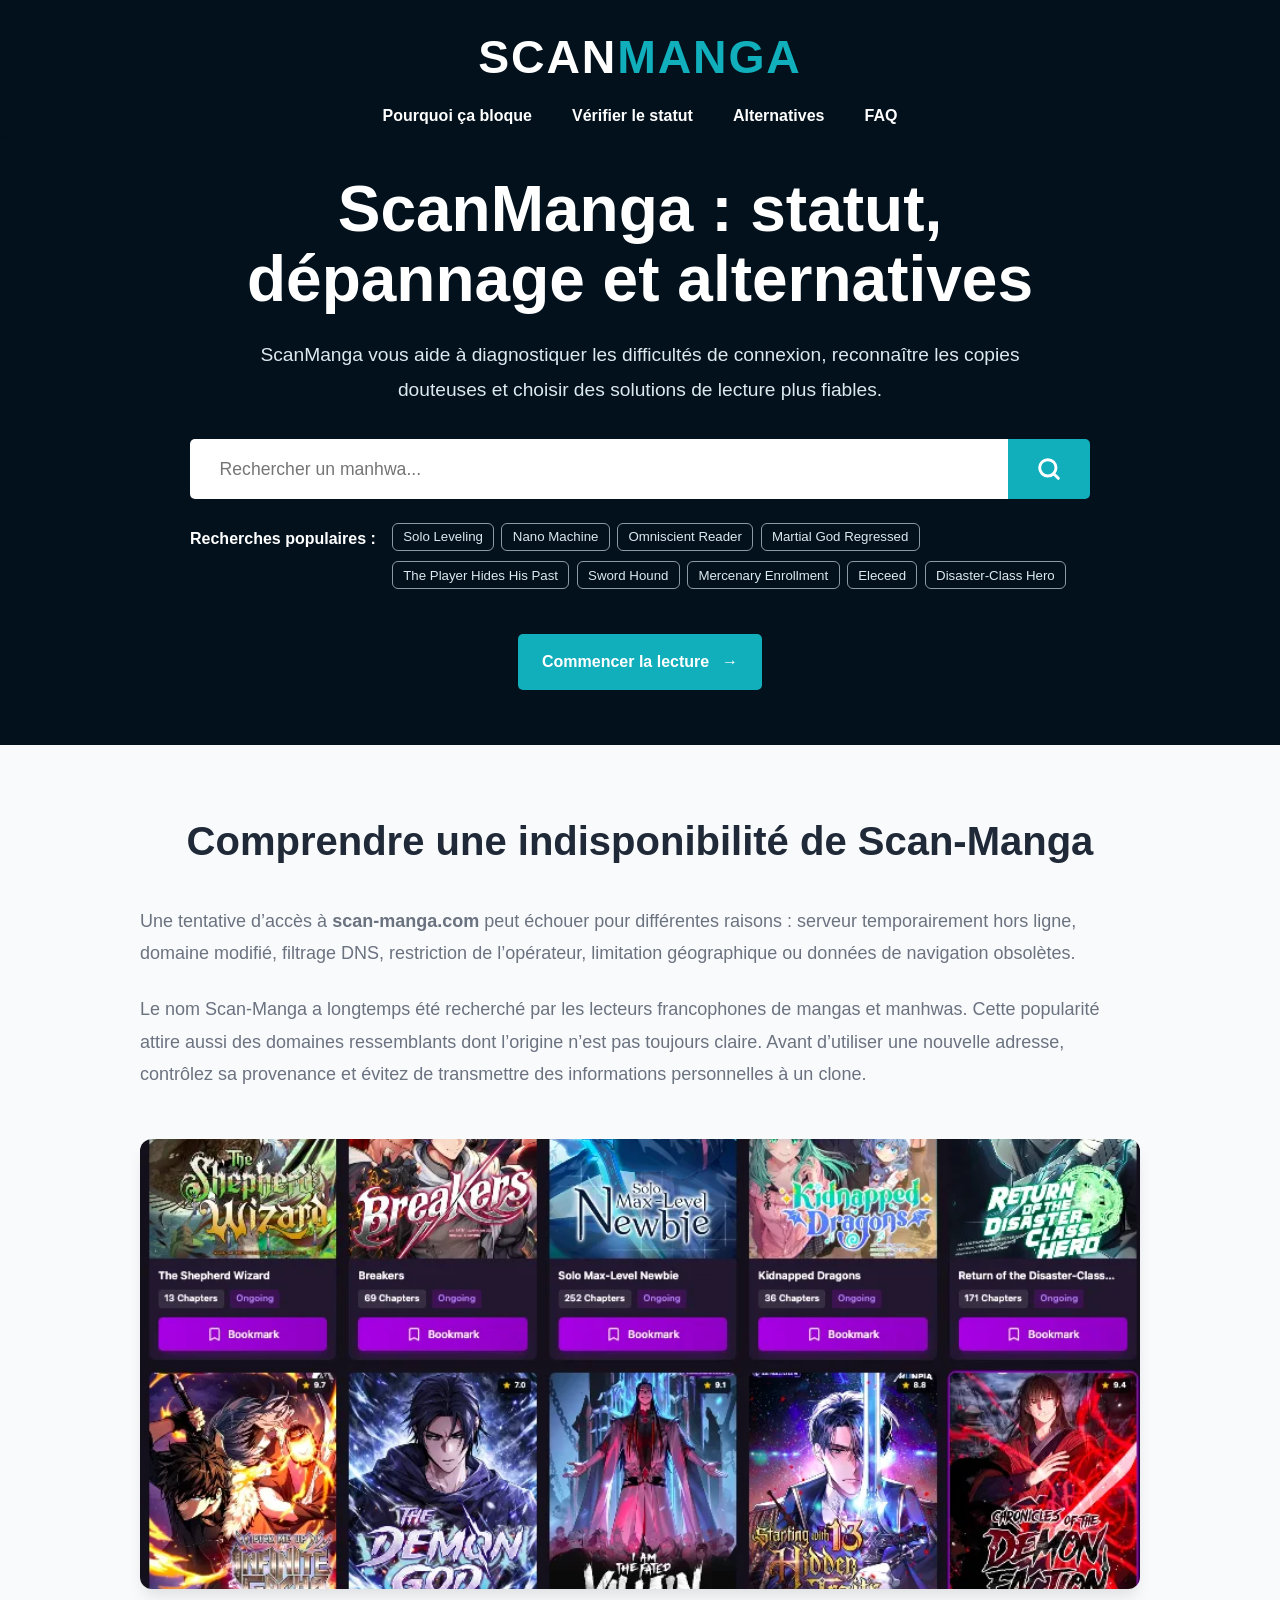
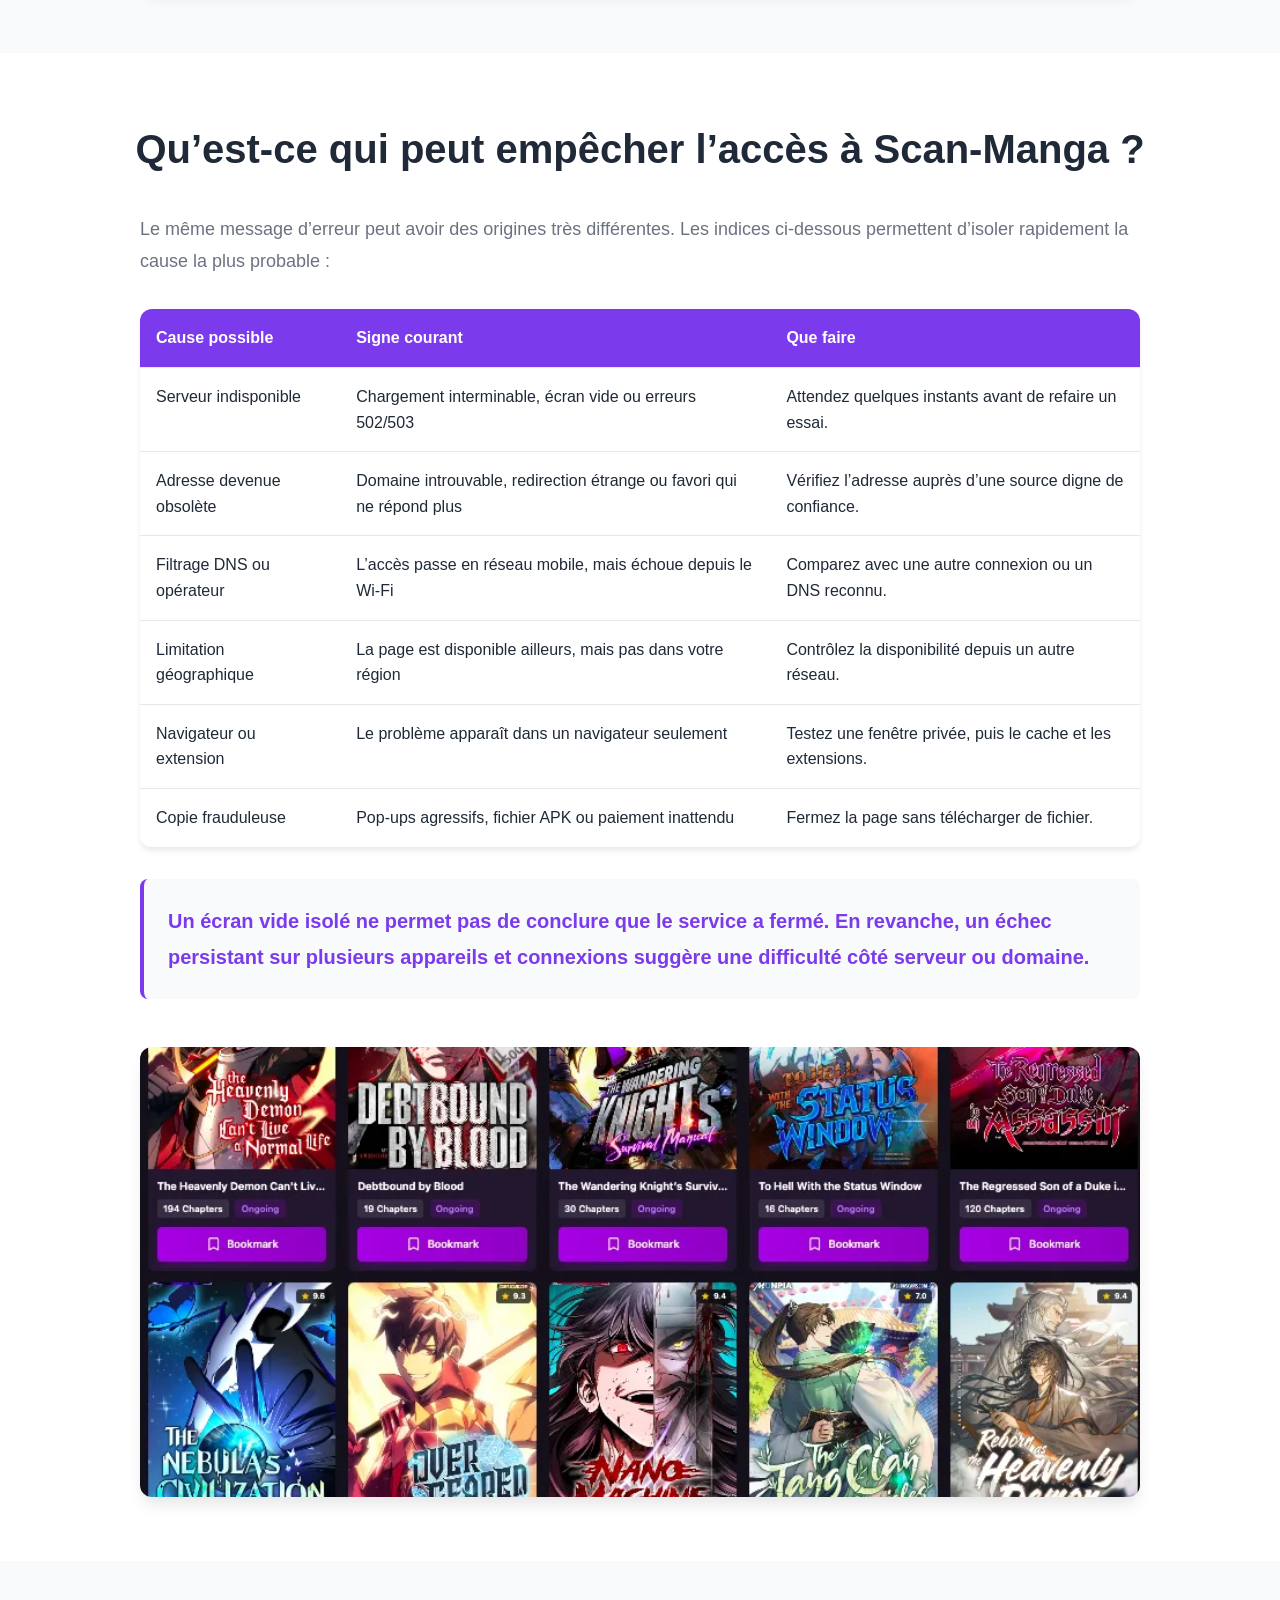
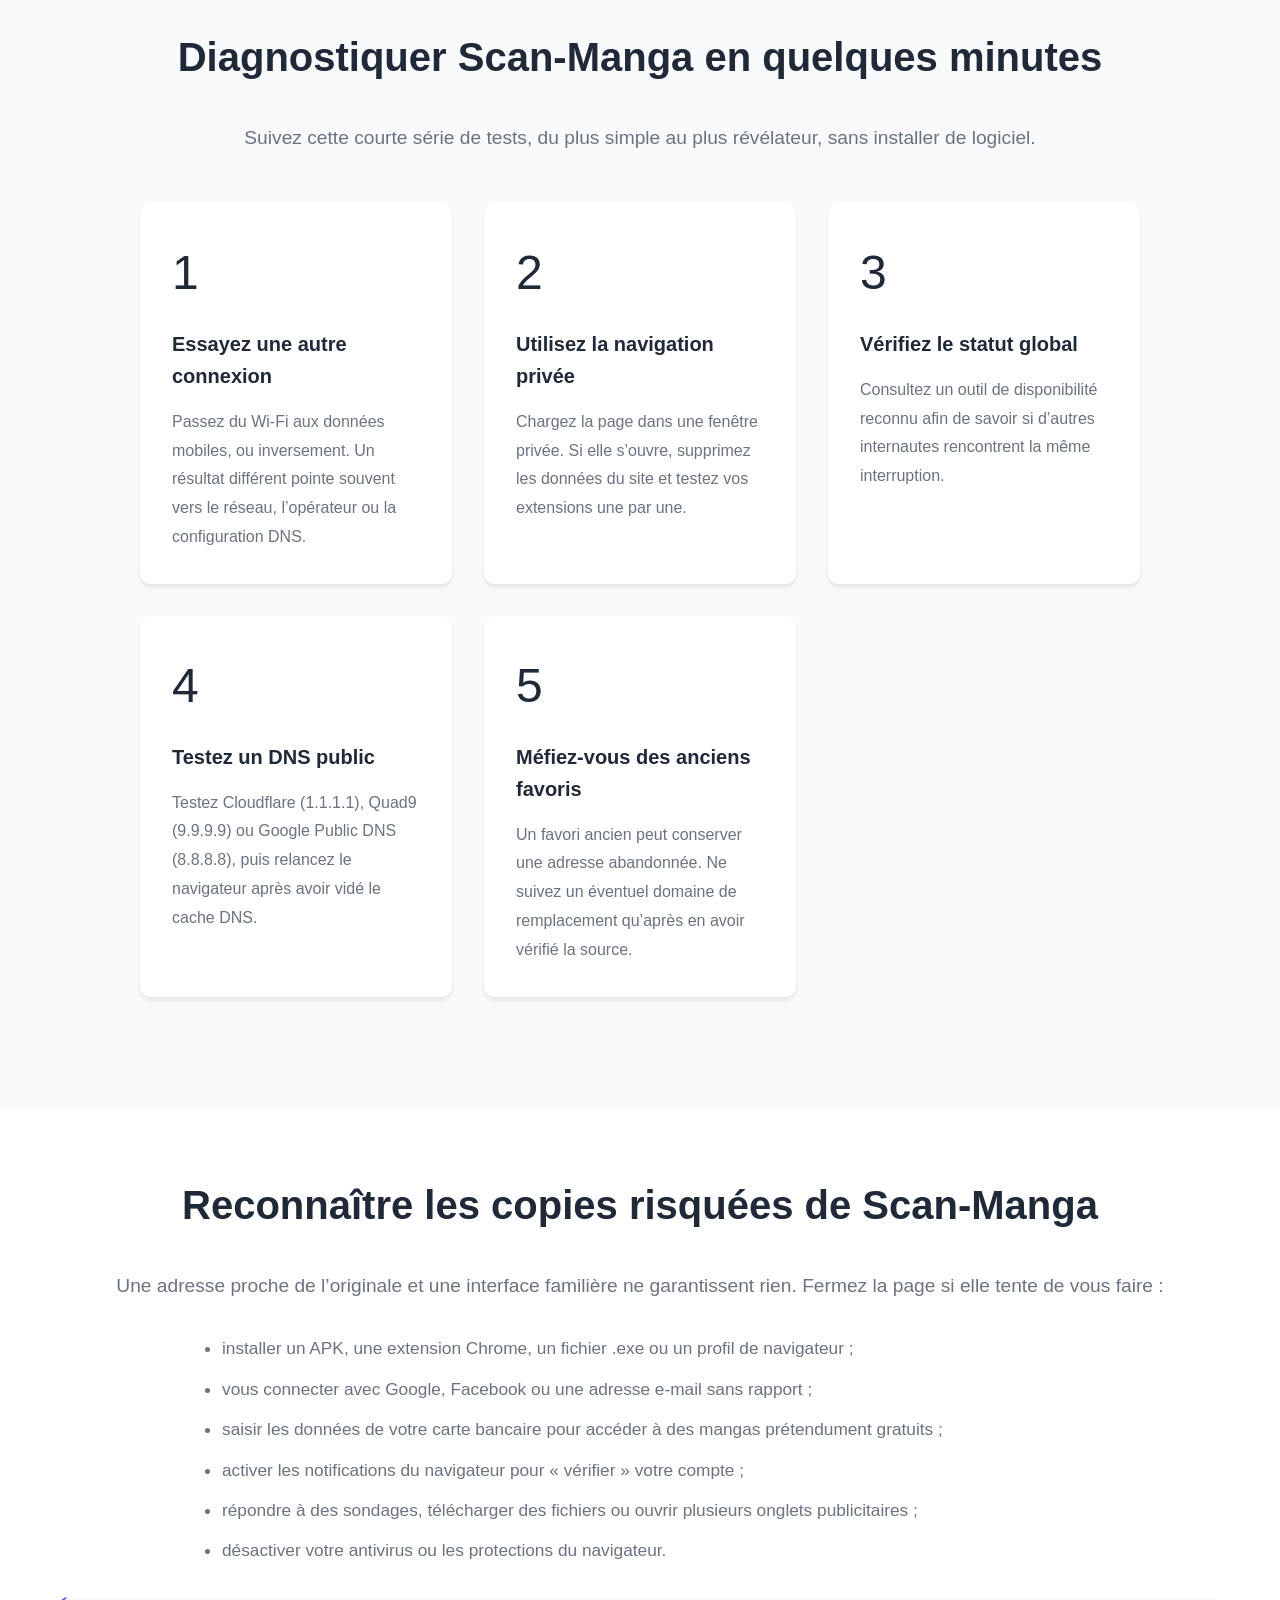
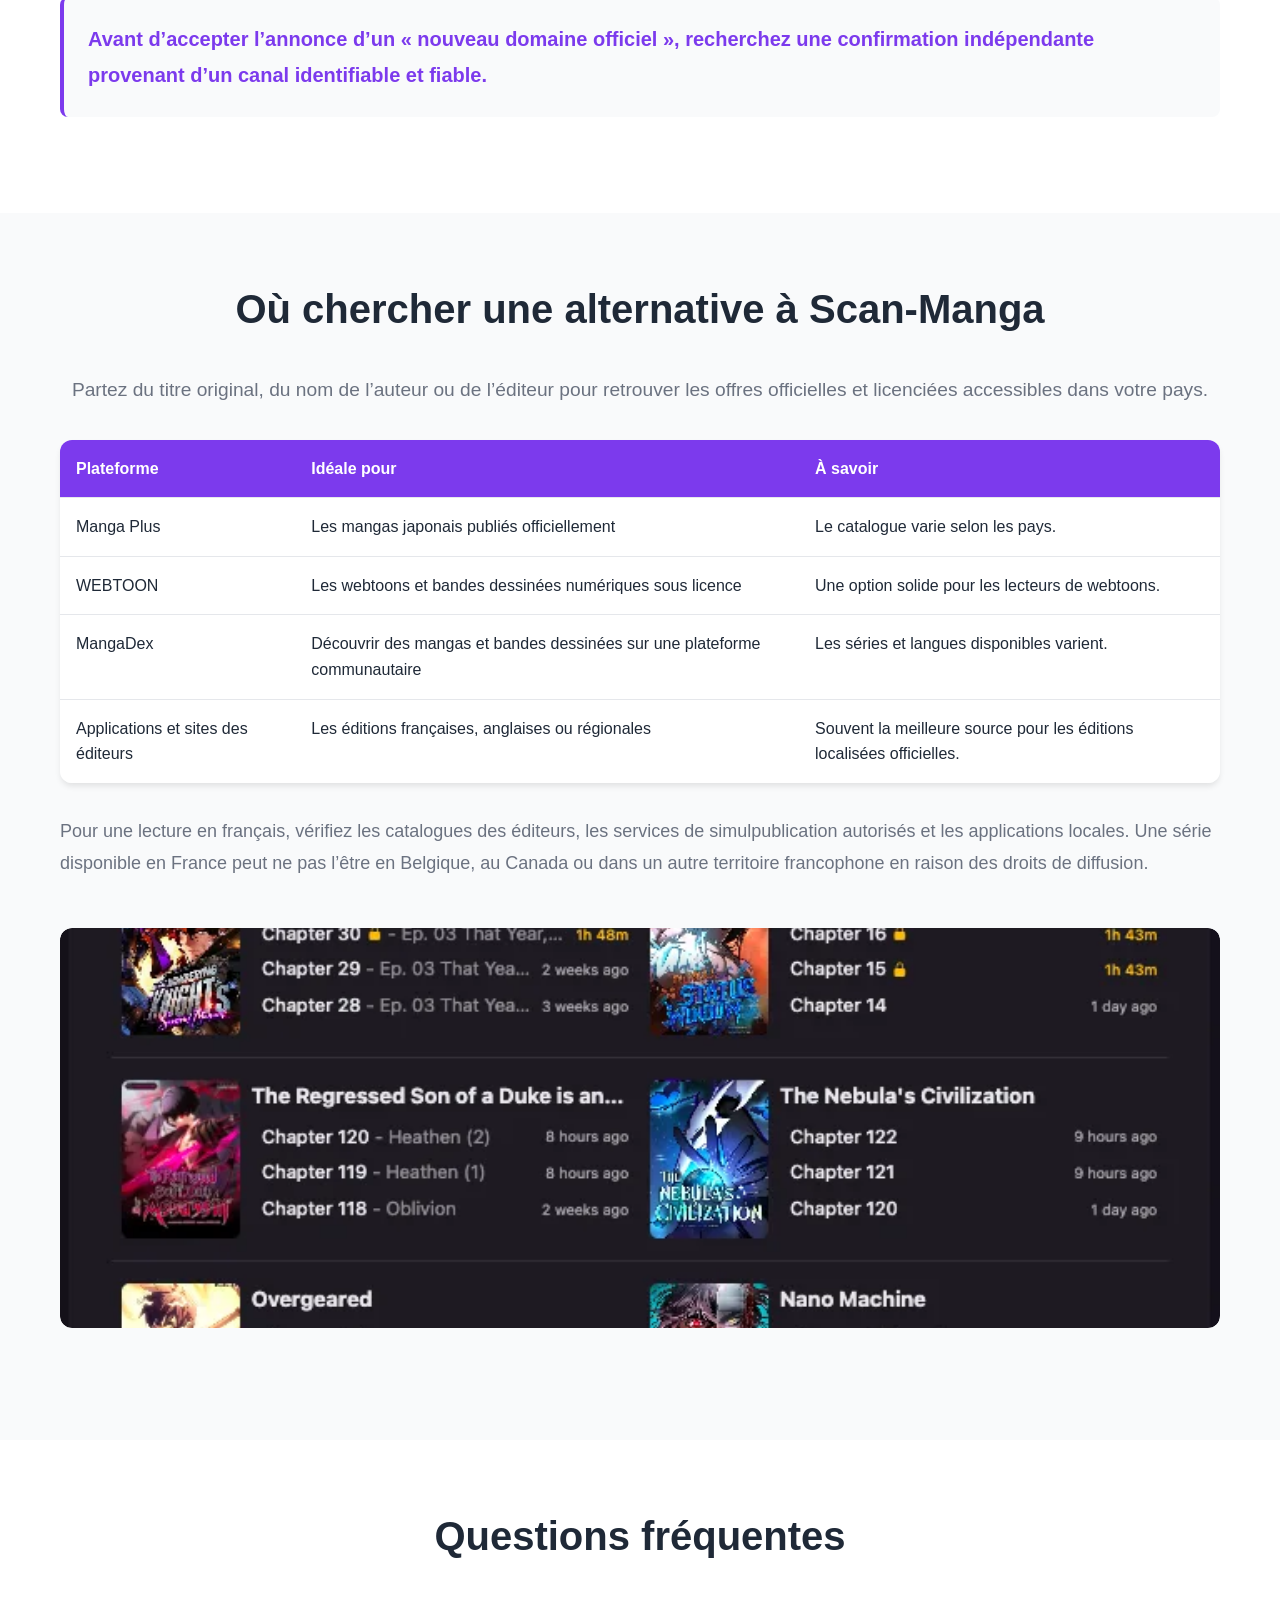
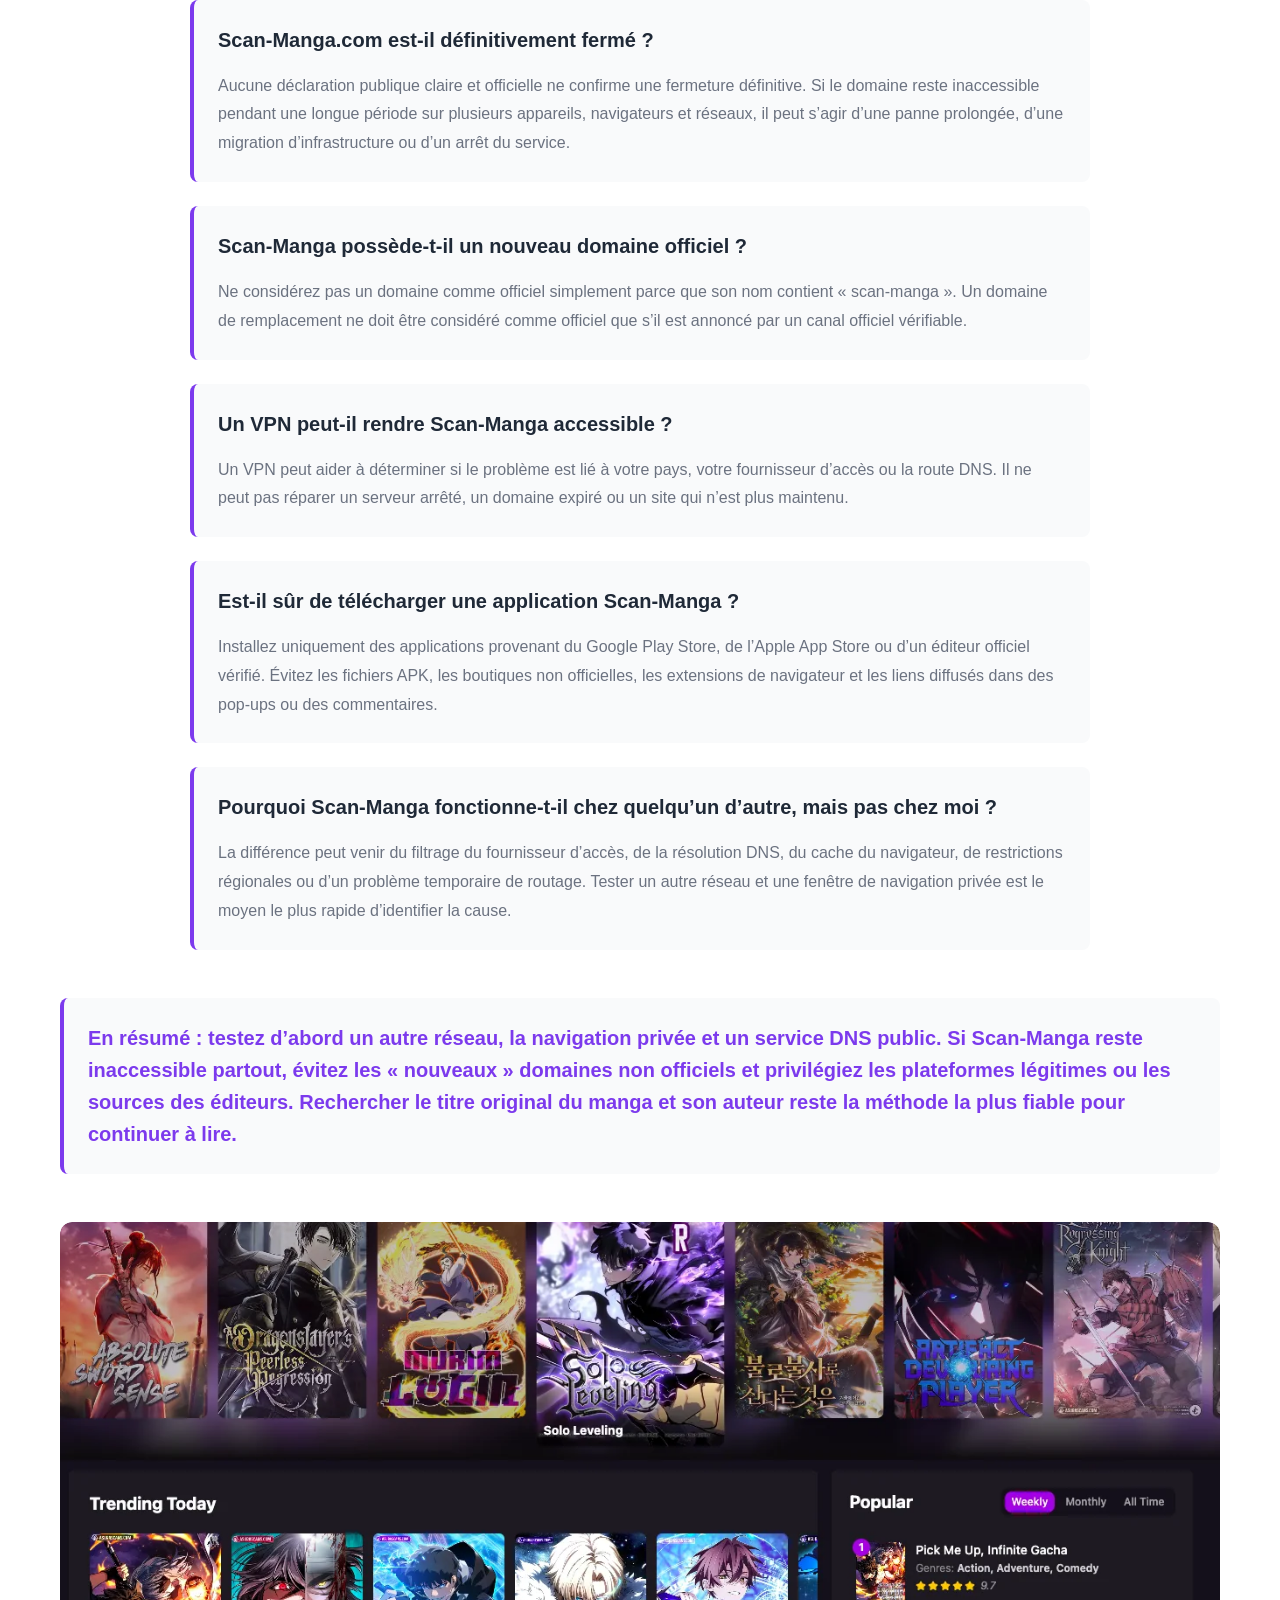
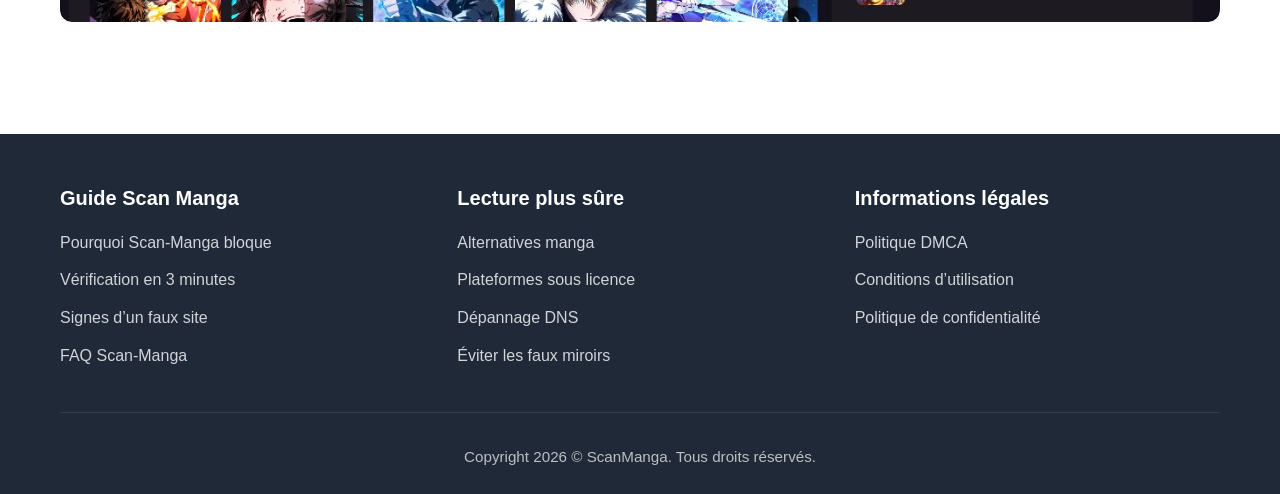
==== commit 3d00e445: "update google tag" ====
--- a/index.html
+++ b/index.html
@@ -6,42 +6,41 @@
     new Date().getTime(),event:'gtm.js'});var f=d.getElementsByTagName(s)[0],
     j=d.createElement(s),dl=l!='dataLayer'?'&l='+l:'';j.async=true;j.src=
     'https://www.googletagmanager.com/gtm.js?id='+i+dl;f.parentNode.insertBefore(j,f);
-    })(window,document,'script','dataLayer','GTM-MDVBXDFH');</script>
+    })(window,document,'script','dataLayer','GTM-T78V98Q5');</script>
     <!-- End Google Tag Manager -->
     <meta charset="UTF-8">
     <meta name="viewport" content="width=device-width, initial-scale=1.0">
-    <meta name="description" content="Scan-Manga.com ne fonctionne pas ? Vérifiez son statut, résolvez les problèmes d’accès, évitez les faux sites et trouvez des alternatives sûres.">
-    <meta name="keywords" content="scan manga">
-    <meta name="author" content="Scan Manga Team">
+    <meta name="description" content="ScanManga est un guide francophone pour comprendre les problèmes d’accès à Scan-Manga, vérifier son statut et découvrir des alternatives plus sûres.">
+    <meta name="keywords" content="scanmanga">
+    <meta name="author" content="ScanManga">
     <meta name="robots" content="index, follow, max-snippet:-1, max-image-preview:large, max-video-preview:-1">
-    <meta property="og:title" content="Scan-Manga.com ne fonctionne pas ? Statut et alternatives">
-    <meta property="og:description" content="Découvrez pourquoi Scan-Manga peut être indisponible, résolvez les problèmes d’accès et trouvez des alternatives plus sûres.">
+    <meta property="og:title" content="ScanManga — Statut, dépannage et alternatives">
+    <meta property="og:description" content="Le guide ScanManga pour vérifier un problème d’accès, éviter les faux sites et trouver des alternatives plus sûres.">
     <meta property="og:type" content="website">
-    <meta property="og:url" content="https://scan-manga1.com/">
-    <meta property="og:site_name" content="Scan Manga">
-    <meta property="og:image" content="https://scan-manga1.com/scan-manga-logo.webp">
+    <meta property="og:url" content="https://scanmanga.gg/">
+    <meta property="og:site_name" content="ScanManga">
+    <meta property="og:image" content="https://scanmanga.gg/scan-manga-logo.webp">
     <meta name="twitter:card" content="summary_large_image">
-    <meta name="twitter:title" content="Scan-Manga.com ne fonctionne pas ? Statut et alternatives">
-    <meta name="twitter:description" content="Résolvez les problèmes d’accès à Scan-Manga, évitez les faux sites et trouvez des alternatives plus sûres.">
-    <meta name="twitter:image" content="https://scan-manga1.com/scan-manga-logo.webp">
-    <link rel="canonical" href="https://scan-manga1.com/">
-    <title>Scan-Manga.com ne fonctionne pas ? Statut et alternatives</title>
+    <meta name="twitter:title" content="ScanManga — Statut, dépannage et alternatives">
+    <meta name="twitter:description" content="Le guide ScanManga pour vérifier un problème d’accès, éviter les faux sites et trouver des alternatives plus sûres.">
+    <meta name="twitter:image" content="https://scanmanga.gg/scan-manga-logo.webp">
+    <link rel="canonical" href="https://scanmanga.gg/">
+    <title>ScanManga — Statut, dépannage et alternatives</title>
     <link rel="stylesheet" href="https://cdnjs.cloudflare.com/ajax/libs/font-awesome/6.4.0/css/all.min.css">
-    <link rel="icon" type="image/webp" href="./scan-manga-logo.webp">
 
         <!-- BREADCRUMB SCHEMA -->
         <script type="application/ld+json">
         {
             "@context": "https://schema.org",
             "@type": "BreadcrumbList",
-            "@id": "https://scan-manga1.com/#breadcrumb",
+            "@id": "https://scanmanga.gg/#breadcrumb",
             "itemListElement": [
-                { "@type": "ListItem", "position": 1, "name": "Accueil", "item": "https://scan-manga1.com/" },
-                { "@type": "ListItem", "position": 2, "name": "Causes", "item": "https://scan-manga1.com/#causes" },
-                { "@type": "ListItem", "position": 3, "name": "Vérification", "item": "https://scan-manga1.com/#check" },
-                { "@type": "ListItem", "position": 4, "name": "Alternatives", "item": "https://scan-manga1.com/#alternatives" },
-                { "@type": "ListItem", "position": 5, "name": "FAQ", "item": "https://scan-manga1.com/#faq" },
-                { "@type": "ListItem", "position": 6, "name": "Informations légales", "item": "https://scan-manga1.com/#contact" }
+                { "@type": "ListItem", "position": 1, "name": "Accueil", "item": "https://scanmanga.gg/" },
+                { "@type": "ListItem", "position": 2, "name": "Causes", "item": "https://scanmanga.gg/#causes" },
+                { "@type": "ListItem", "position": 3, "name": "Vérification", "item": "https://scanmanga.gg/#check" },
+                { "@type": "ListItem", "position": 4, "name": "Alternatives", "item": "https://scanmanga.gg/#alternatives" },
+                { "@type": "ListItem", "position": 5, "name": "FAQ", "item": "https://scanmanga.gg/#faq" },
+                { "@type": "ListItem", "position": 6, "name": "Informations légales", "item": "https://scanmanga.gg/#contact" }
             ]
         }
         </script>
@@ -51,13 +50,13 @@
     {
       "@context": "https://schema.org",
       "@type": "CollectionPage",
-      "@id": "https://scan-manga1.com/#collectionpage",
-      "url": "https://scan-manga1.com/",
-      "name": "Scan-Manga.com ne fonctionne pas ? Statut et alternatives",
-      "isPartOf": { "@id": "https://scan-manga1.com/#website" },
-      "about": { "@id": "https://scan-manga1.com/#organization" },
+      "@id": "https://scanmanga.gg/#collectionpage",
+      "url": "https://scanmanga.gg/",
+      "name": "ScanManga — Statut, dépannage et alternatives",
+      "isPartOf": { "@id": "https://scanmanga.gg/#website" },
+      "about": { "@id": "https://scanmanga.gg/#organization" },
       "description": "Découvrez comment vérifier le statut de Scan-Manga, résoudre les problèmes d’accès, éviter les faux sites et trouver des alternatives plus sûres.",
-      "breadcrumb": { "@id": "https://scan-manga1.com/#breadcrumb" },
+      "breadcrumb": { "@id": "https://scanmanga.gg/#breadcrumb" },
       "inLanguage": "fr"
     }
     </script>
@@ -67,22 +66,21 @@
     {
       "@context": "https://schema.org",
       "@type": "Organization",
-      "@id": "https://scan-manga1.com/#organization",
-      "name": "Scan Manga",
-      "alternateName": "Scan-Manga1",
-      "url": "https://scan-manga1.com",
+      "@id": "https://scanmanga.gg/#organization",
+      "name": "ScanManga",
+      "alternateName": "Scan Manga",
+      "url": "https://scanmanga.gg",
       "logo": {
         "@type": "ImageObject",
         "inLanguage": "fr",
-        "@id": "https://scan-manga1.com/#/schema/logo/image/",
-        "url": "https://scan-manga1.com/scan-manga-logo.webp",
-        "contentUrl": "https://scan-manga1.com/scan-manga-logo.webp",
+        "@id": "https://scanmanga.gg/#/schema/logo/image/",
+        "url": "https://scanmanga.gg/scan-manga-logo.webp",
+        "contentUrl": "https://scanmanga.gg/scan-manga-logo.webp",
         "width": 512,
         "height": 512,
-        "caption": "Scan Manga"
+        "caption": "ScanManga"
       },
-      "image": { "@id": "https://scan-manga1.com/#/schema/logo/image/" },
-      "sameAs": ["https://scan-manga1.com"]
+      "image": { "@id": "https://scanmanga.gg/#/schema/logo/image/" }
     }
     </script>
 
@@ -91,18 +89,18 @@
     {
       "@context": "https://schema.org",
       "@type": "WebSite",
-      "@id": "https://scan-manga1.com/#website",
-      "url": "https://scan-manga1.com",
-      "name": "Scan Manga",
+      "@id": "https://scanmanga.gg/#website",
+      "url": "https://scanmanga.gg",
+      "name": "ScanManga",
       "description": "Guide indépendant pour vérifier la disponibilité de Scan-Manga, résoudre les problèmes d’accès, éviter les faux sites et trouver des alternatives plus sûres.",
-      "publisher": { "@id": "https://scan-manga1.com/#organization" },
-      "alternateName": "Scan-Manga1",
+      "publisher": { "@id": "https://scanmanga.gg/#organization" },
+      "alternateName": "Scan Manga",
       "potentialAction": [
         {
           "@type": "SearchAction",
           "target": {
             "@type": "EntryPoint",
-            "urlTemplate": "https://scan-manga1.com/?s={search_term_string}"
+            "urlTemplate": "https://scanmanga.gg/?s={search_term_string}"
           },
           "query-input": {
             "@type": "PropertyValueSpecification",
@@ -354,7 +352,7 @@
 </head>
 <body>
     <!-- Google Tag Manager (noscript) -->
-    <noscript><iframe src="https://www.googletagmanager.com/ns.html?id=GTM-MDVBXDFH"
+    <noscript><iframe src="https://www.googletagmanager.com/ns.html?id=GTM-T78V98Q5"
     height="0" width="0" style="display:none;visibility:hidden"></iframe></noscript>
     <!-- End Google Tag Manager (noscript) -->
 
@@ -362,7 +360,7 @@
     <header class="header">
         <div class="container">
             <div class="header-content">
-                <a class="logo" href="https://scan-manga1.com/" aria-label="Accueil Scan Manga">
+                <a class="logo" href="https://scanmanga.gg/" aria-label="Accueil ScanManga">
                     <span class="logo-text">SCAN<span class="logo-accent">MANGA</span></span>
                 </a>
                 <nav class="nav-menu">
@@ -381,9 +379,9 @@
     <section class="hero" id="home">
         <div class="container">
             <div class="hero-content">
-                <h1>Scan-Manga.com ne fonctionne pas ?</h1>
-                <p class="hero-lead">Vérifiez son statut, résolvez les problèmes d’accès courants, évitez les faux sites miroirs et trouvez des alternatives plus sûres.</p>
-                <form class="hero-search" action="https://scan-manga1.com/" method="get" role="search">
+                <h1>ScanManga : statut, dépannage et alternatives</h1>
+                <p class="hero-lead">ScanManga vous aide à diagnostiquer les difficultés de connexion, reconnaître les copies douteuses et choisir des solutions de lecture plus fiables.</p>
+                <form class="hero-search" action="https://scanmanga.gg/" method="get" role="search">
                     <input type="search" name="s" placeholder="Rechercher un manhwa..." aria-label="Rechercher un manhwa">
                     <button type="submit" aria-label="Rechercher">
                         <svg viewBox="0 0 24 24" fill="none" stroke="currentColor" stroke-width="2.5" stroke-linecap="round" aria-hidden="true">
@@ -394,15 +392,15 @@
                 <div class="top-searches">
                     <span class="top-searches-label">Recherches populaires :</span>
                     <div class="search-tags">
-                        <a class="search-tag" href="https://scan-manga1.com/?s=Solo+Leveling">Solo Leveling</a>
-                        <a class="search-tag" href="https://scan-manga1.com/?s=Nano+Machine">Nano Machine</a>
-                        <a class="search-tag" href="https://scan-manga1.com/?s=Omniscient+Reader">Omniscient Reader</a>
-                        <a class="search-tag" href="https://scan-manga1.com/?s=Martial+God+Regressed">Martial God Regressed</a>
-                        <a class="search-tag" href="https://scan-manga1.com/?s=The+Player+Hides+His+Past">The Player Hides His Past</a>
-                        <a class="search-tag" href="https://scan-manga1.com/?s=Revenge+of+the+Iron-Blooded+Sword+Hound">Sword Hound</a>
-                        <a class="search-tag" href="https://scan-manga1.com/?s=Mercenary+Enrollment">Mercenary Enrollment</a>
-                        <a class="search-tag" href="https://scan-manga1.com/?s=Eleceed">Eleceed</a>
-                        <a class="search-tag" href="https://scan-manga1.com/?s=Return+of+the+Disaster-Class+Hero">Disaster-Class Hero</a>
+                        <a class="search-tag" href="https://scanmanga.gg/?s=Solo+Leveling">Solo Leveling</a>
+                        <a class="search-tag" href="https://scanmanga.gg/?s=Nano+Machine">Nano Machine</a>
+                        <a class="search-tag" href="https://scanmanga.gg/?s=Omniscient+Reader">Omniscient Reader</a>
+                        <a class="search-tag" href="https://scanmanga.gg/?s=Martial+God+Regressed">Martial God Regressed</a>
+                        <a class="search-tag" href="https://scanmanga.gg/?s=The+Player+Hides+His+Past">The Player Hides His Past</a>
+                        <a class="search-tag" href="https://scanmanga.gg/?s=Revenge+of+the+Iron-Blooded+Sword+Hound">Sword Hound</a>
+                        <a class="search-tag" href="https://scanmanga.gg/?s=Mercenary+Enrollment">Mercenary Enrollment</a>
+                        <a class="search-tag" href="https://scanmanga.gg/?s=Eleceed">Eleceed</a>
+                        <a class="search-tag" href="https://scanmanga.gg/?s=Return+of+the+Disaster-Class+Hero">Disaster-Class Hero</a>
                     </div>
                 </div>
                 <div class="hero-cta-wrap">
@@ -416,10 +414,10 @@
     <section class="intro-section" id="about">
         <div class="container">
             <div class="intro-content">
-                <h2>Pourquoi Scan-Manga peut être indisponible</h2>
+                <h2>Comprendre une indisponibilité de Scan-Manga</h2>
                 <div class="intro-text">
-                    <p>Si vous essayez d’ouvrir <strong>scan-manga.com</strong>, l’échec de la connexion peut avoir plusieurs causes : panne de serveur, changement de domaine, restriction DNS ou du fournisseur d’accès, blocage régional, problème de cache du navigateur ou fermeture définitive.</p>
-                    <p>Scan-Manga était associé à la lecture de mangas et de manhwas en français. Des rapports historiques font état de problèmes de domaine et d’accès, tandis que des services tiers de disponibilité ont parfois signalé le domaine comme inaccessible. Avant de faire confiance à un « nouveau lien Scan-Manga », vérifiez la situation et protégez-vous des sites clones.</p>
+                    <p>Une tentative d’accès à <strong>scan-manga.com</strong> peut échouer pour différentes raisons : serveur temporairement hors ligne, domaine modifié, filtrage DNS, restriction de l’opérateur, limitation géographique ou données de navigation obsolètes.</p>
+                    <p>Le nom Scan-Manga a longtemps été recherché par les lecteurs francophones de mangas et manhwas. Cette popularité attire aussi des domaines ressemblants dont l’origine n’est pas toujours claire. Avant d’utiliser une nouvelle adresse, contrôlez sa provenance et évitez de transmettre des informations personnelles à un clone.</p>
                 </div>
                 <div class="intro-image">
                     <img src="./scan-manga-bg2.webp" alt="Plateforme Scan Manga pour découvrir des mangas et des manhwas" loading="lazy" width="867" height="633">
@@ -431,24 +429,24 @@
     <!-- Reason Section -->
     <section class="reason-section" id="causes">
         <div class="container">
-            <h2>Pourquoi Scan-Manga ne fonctionne-t-il pas ?</h2>
+            <h2>Qu’est-ce qui peut empêcher l’accès à Scan-Manga ?</h2>
             <div class="reason-content">
                 <div class="reason-text">
-                    <p>Il n’existe pas une seule explication valable pour tous les visiteurs. Comparez le problème rencontré avec ces causes fréquentes :</p>
+                    <p>Le même message d’erreur peut avoir des origines très différentes. Les indices ci-dessous permettent d’isoler rapidement la cause la plus probable :</p>
                     <div class="content-table-wrap">
                         <table class="content-table">
                             <thead><tr><th>Cause possible</th><th>Signe courant</th><th>Que faire</th></tr></thead>
                             <tbody>
-                                <tr><td>Panne de serveur</td><td>Délai dépassé, page blanche, erreurs 502 ou 503</td><td>Patientez et réessayez plus tard.</td></tr>
-                                <tr><td>Problème de domaine</td><td>« Site introuvable », redirections inattendues ou anciens favoris inactifs</td><td>Ne faites pas confiance à un nouveau domaine sans vérification.</td></tr>
-                                <tr><td>Blocage DNS ou FAI</td><td>Le site fonctionne en données mobiles, mais pas sur le Wi-Fi domestique</td><td>Essayez un autre réseau ou fournisseur DNS.</td></tr>
-                                <tr><td>Restriction régionale</td><td>Le site fonctionne dans un autre pays, mais pas dans le vôtre</td><td>Comparez l’accès depuis différents réseaux ou lieux.</td></tr>
-                                <tr><td>Conflit de navigateur ou d’extension</td><td>Le site échoue dans un seul navigateur</td><td>Utilisez la navigation privée, videz le cache et désactivez les extensions.</td></tr>
-                                <tr><td>Faux site miroir</td><td>Pop-ups, téléchargements APK ou demandes de paiement</td><td>Quittez immédiatement le site.</td></tr>
+                                <tr><td>Serveur indisponible</td><td>Chargement interminable, écran vide ou erreurs 502/503</td><td>Attendez quelques instants avant de refaire un essai.</td></tr>
+                                <tr><td>Adresse devenue obsolète</td><td>Domaine introuvable, redirection étrange ou favori qui ne répond plus</td><td>Vérifiez l’adresse auprès d’une source digne de confiance.</td></tr>
+                                <tr><td>Filtrage DNS ou opérateur</td><td>L’accès passe en réseau mobile, mais échoue depuis le Wi-Fi</td><td>Comparez avec une autre connexion ou un DNS reconnu.</td></tr>
+                                <tr><td>Limitation géographique</td><td>La page est disponible ailleurs, mais pas dans votre région</td><td>Contrôlez la disponibilité depuis un autre réseau.</td></tr>
+                                <tr><td>Navigateur ou extension</td><td>Le problème apparaît dans un navigateur seulement</td><td>Testez une fenêtre privée, puis le cache et les extensions.</td></tr>
+                                <tr><td>Copie frauduleuse</td><td>Pop-ups agressifs, fichier APK ou paiement inattendu</td><td>Fermez la page sans télécharger de fichier.</td></tr>
                             </tbody>
                         </table>
                     </div>
-                    <p class="mission-statement">Une page blanche ne prouve pas à elle seule une fermeture définitive. Une panne prolongée sur plusieurs réseaux indique généralement un problème du côté du site.</p>
+                    <p class="mission-statement">Un écran vide isolé ne permet pas de conclure que le service a fermé. En revanche, un échec persistant sur plusieurs appareils et connexions suggère une difficulté côté serveur ou domaine.</p>
                 </div>
                 <div class="reason-image">
                     <img src="./scan-manga-bg3.webp" alt="Expérience Scan Manga pour les lecteurs de manhwas" loading="lazy" width="865" height="639">
@@ -460,35 +458,35 @@
     <!-- Mission / Features Section -->
     <section class="mission-section" id="check">
         <div class="container">
-            <h2>Comment vérifier Scan-Manga en 3 minutes</h2>
+            <h2>Diagnostiquer Scan-Manga en quelques minutes</h2>
             <div class="mission-content">
-                <p class="mission-intro">Effectuez ces vérifications dans l’ordre pour identifier la cause en toute sécurité.</p>
+                <p class="mission-intro">Suivez cette courte série de tests, du plus simple au plus révélateur, sans installer de logiciel.</p>
 
                 <div class="values-grid">
                     <div class="value-card">
                         <div class="value-icon">1</div>
                         <h4>Essayez une autre connexion</h4>
-                        <p>Alternez entre le Wi-Fi et les données mobiles. Si le site échoue sur une seule connexion, votre FAI ou vos paramètres DNS peuvent être en cause.</p>
+                        <p>Passez du Wi-Fi aux données mobiles, ou inversement. Un résultat différent pointe souvent vers le réseau, l’opérateur ou la configuration DNS.</p>
                     </div>
                     <div class="value-card">
                         <div class="value-icon">2</div>
                         <h4>Utilisez la navigation privée</h4>
-                        <p>Ouvrez une fenêtre privée. Si le site fonctionne, effacez son cache et ses cookies, puis désactivez un à un les bloqueurs de publicité, outils de confidentialité ou extensions VPN.</p>
+                        <p>Chargez la page dans une fenêtre privée. Si elle s’ouvre, supprimez les données du site et testez vos extensions une par une.</p>
                     </div>
                     <div class="value-card">
                         <div class="value-icon">3</div>
                         <h4>Vérifiez le statut global</h4>
-                        <p>Utilisez un service tiers de disponibilité réputé pour savoir si le domaine est également inaccessible aux autres visiteurs.</p>
+                        <p>Consultez un outil de disponibilité reconnu afin de savoir si d’autres internautes rencontrent la même interruption.</p>
                     </div>
                     <div class="value-card">
                         <div class="value-icon">4</div>
                         <h4>Testez un DNS public</h4>
-                        <p>Essayez Cloudflare (1.1.1.1), Quad9 (9.9.9.9) ou Google Public DNS (8.8.8.8), puis redémarrez le navigateur ou videz le cache DNS.</p>
+                        <p>Testez Cloudflare (1.1.1.1), Quad9 (9.9.9.9) ou Google Public DNS (8.8.8.8), puis relancez le navigateur après avoir vidé le cache DNS.</p>
                     </div>
                     <div class="value-card">
                         <div class="value-icon">5</div>
                         <h4>Méfiez-vous des anciens favoris</h4>
-                        <p>Un lien enregistré peut pointer vers une adresse obsolète. Vérifiez tout domaine de remplacement auprès d’un canal officiel fiable avant de le visiter.</p>
+                        <p>Un favori ancien peut conserver une adresse abandonnée. Ne suivez un éventuel domaine de remplacement qu’après en avoir vérifié la source.</p>
                     </div>
                 </div>
 
@@ -499,8 +497,8 @@
     <!-- Safety Section -->
     <section class="related-section" id="safety">
         <div class="container">
-            <h2>Méfiez-vous des faux sites Scan-Manga</h2>
-            <p class="mission-intro">Un nom de domaine similaire ou un design copié ne rend pas un site légitime. Quittez immédiatement la page si elle vous demande de :</p>
+            <h2>Reconnaître les copies risquées de Scan-Manga</h2>
+            <p class="mission-intro">Une adresse proche de l’originale et une interface familière ne garantissent rien. Fermez la page si elle tente de vous faire :</p>
             <ul class="safety-list">
                 <li>installer un APK, une extension Chrome, un fichier .exe ou un profil de navigateur ;</li>
                 <li>vous connecter avec Google, Facebook ou une adresse e-mail sans rapport ;</li>
@@ -509,15 +507,15 @@
                 <li>répondre à des sondages, télécharger des fichiers ou ouvrir plusieurs onglets publicitaires ;</li>
                 <li>désactiver votre antivirus ou les protections du navigateur.</li>
             </ul>
-            <p class="mission-statement">Toute annonce concernant un « nouveau domaine officiel » doit être vérifiée indépendamment auprès d’un canal officiel fiable.</p>
+            <p class="mission-statement">Avant d’accepter l’annonce d’un « nouveau domaine officiel », recherchez une confirmation indépendante provenant d’un canal identifiable et fiable.</p>
         </div>
     </section>
 
     <!-- Alternatives Section -->
     <section class="popular-section" id="alternatives">
         <div class="container">
-            <h2>Alternatives plus sûres à Scan-Manga</h2>
-            <p class="mission-intro">Recherchez le titre original du manga, son auteur et son éditeur, puis consultez les services officiels ou sous licence disponibles dans votre région.</p>
+            <h2>Où chercher une alternative à Scan-Manga</h2>
+            <p class="mission-intro">Partez du titre original, du nom de l’auteur ou de l’éditeur pour retrouver les offres officielles et licenciées accessibles dans votre pays.</p>
             <div class="content-table-wrap">
                 <table class="content-table">
                     <thead><tr><th>Plateforme</th><th>Idéale pour</th><th>À savoir</th></tr></thead>
@@ -529,7 +527,7 @@
                     </tbody>
                 </table>
             </div>
-            <p>Si vous lisez en français, consultez les éditeurs français officiels, les services de simulpublication sous licence et les applications régionales de manga. La disponibilité dépend des droits de distribution en France, en Belgique, au Canada et dans les autres marchés francophones.</p>
+            <p>Pour une lecture en français, vérifiez les catalogues des éditeurs, les services de simulpublication autorisés et les applications locales. Une série disponible en France peut ne pas l’être en Belgique, au Canada ou dans un autre territoire francophone en raison des droits de diffusion.</p>
             <div class="blog-banner" style="margin-top:3rem;">
                 <img src="./scan-manga-bg4.webp" alt="Alternatives plus sûres pour les lecteurs de mangas et de manhwas" loading="lazy" width="696" height="651">
             </div>
@@ -611,7 +609,7 @@
                 </div>
             </div>
             <div class="footer-bottom">
-                <p>Copyright 2026 © Scan Manga. Tous droits réservés.</p>
+                <p>Copyright 2026 © ScanManga. Tous droits réservés.</p>
             </div>
         </div>
     </footer>
